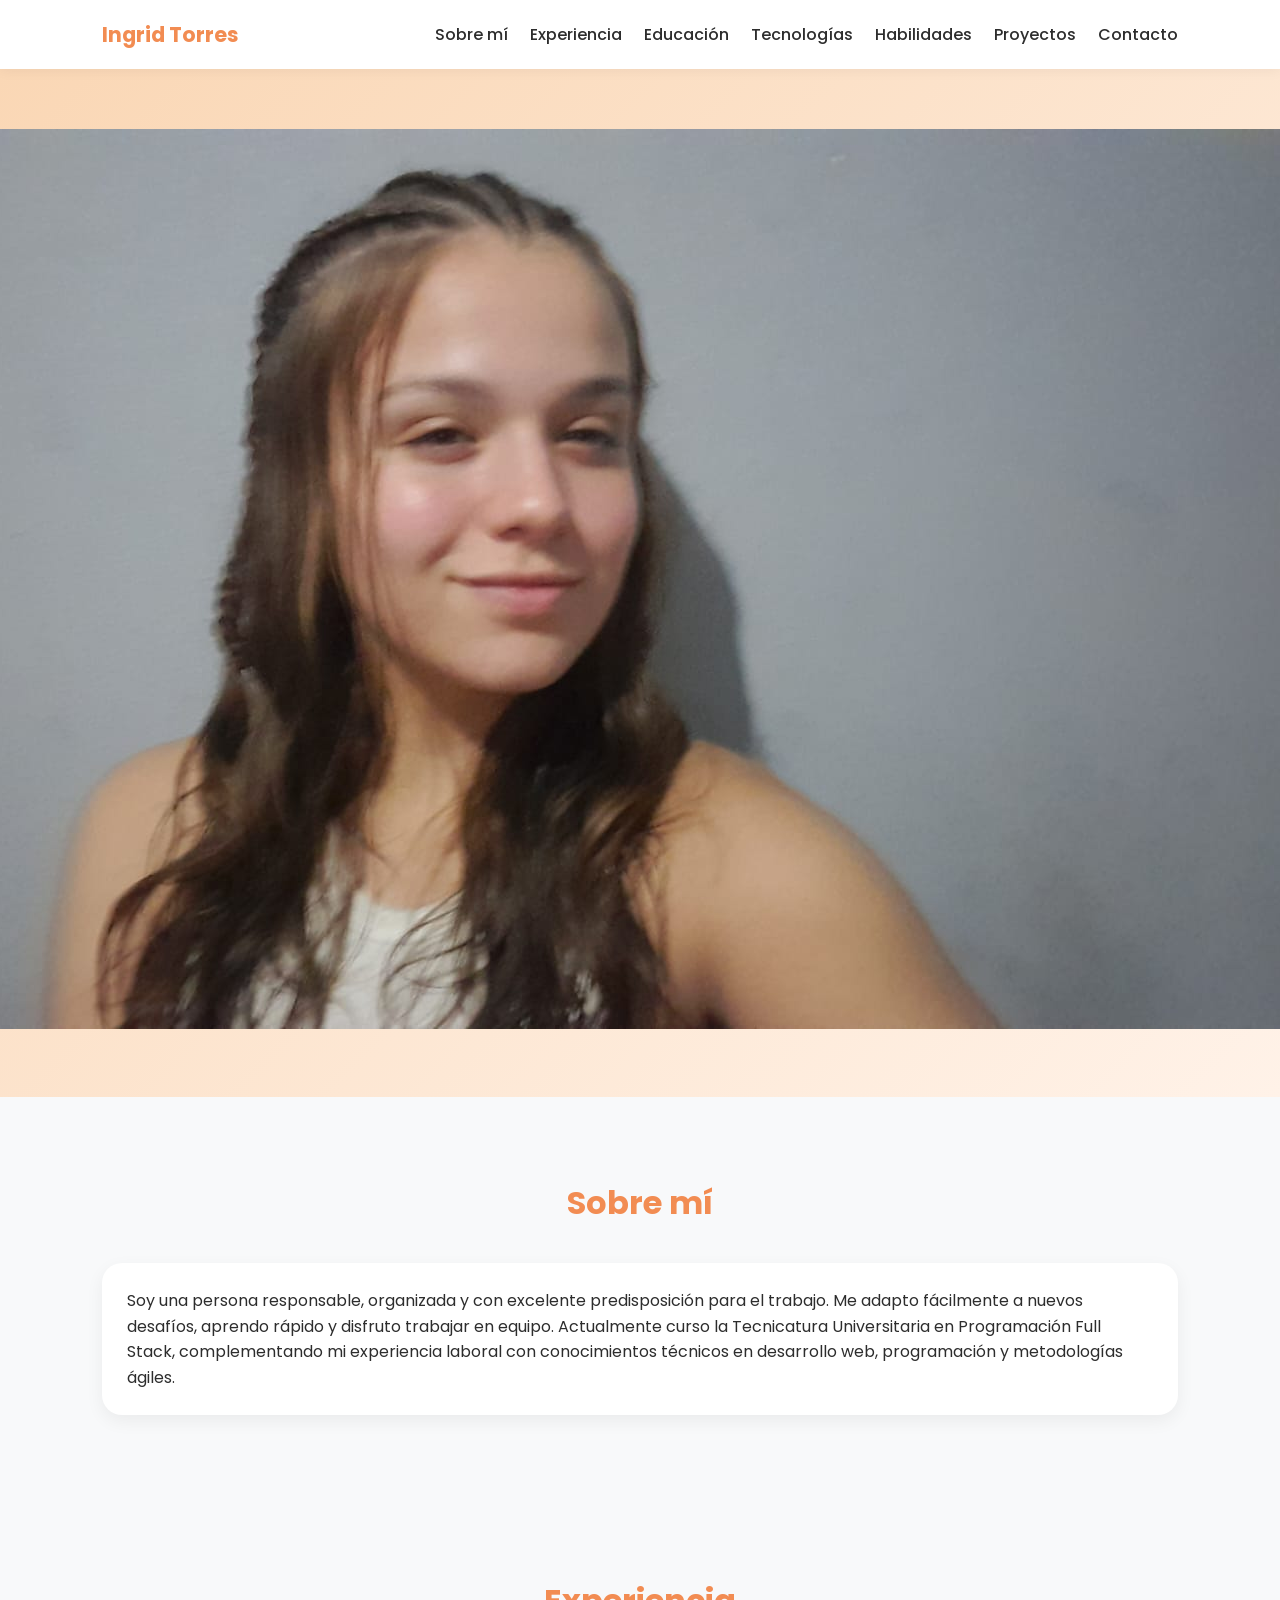
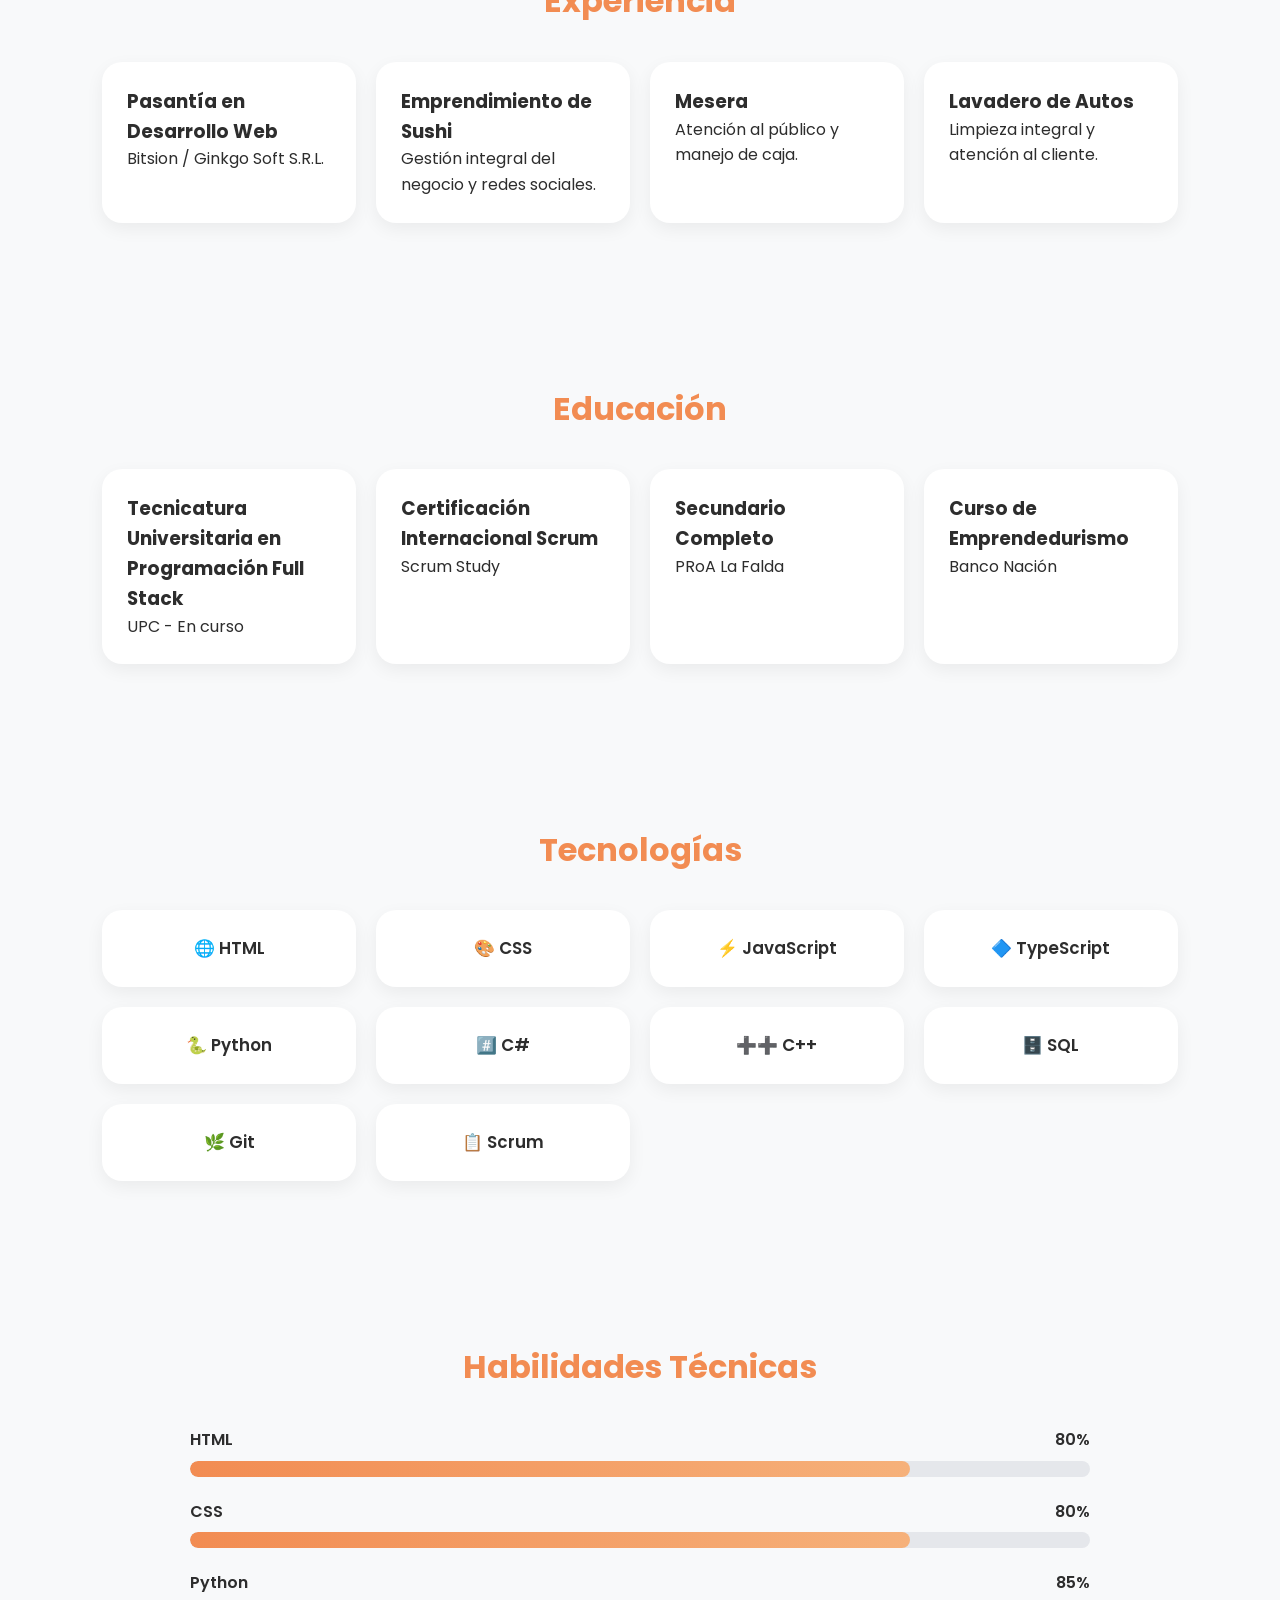
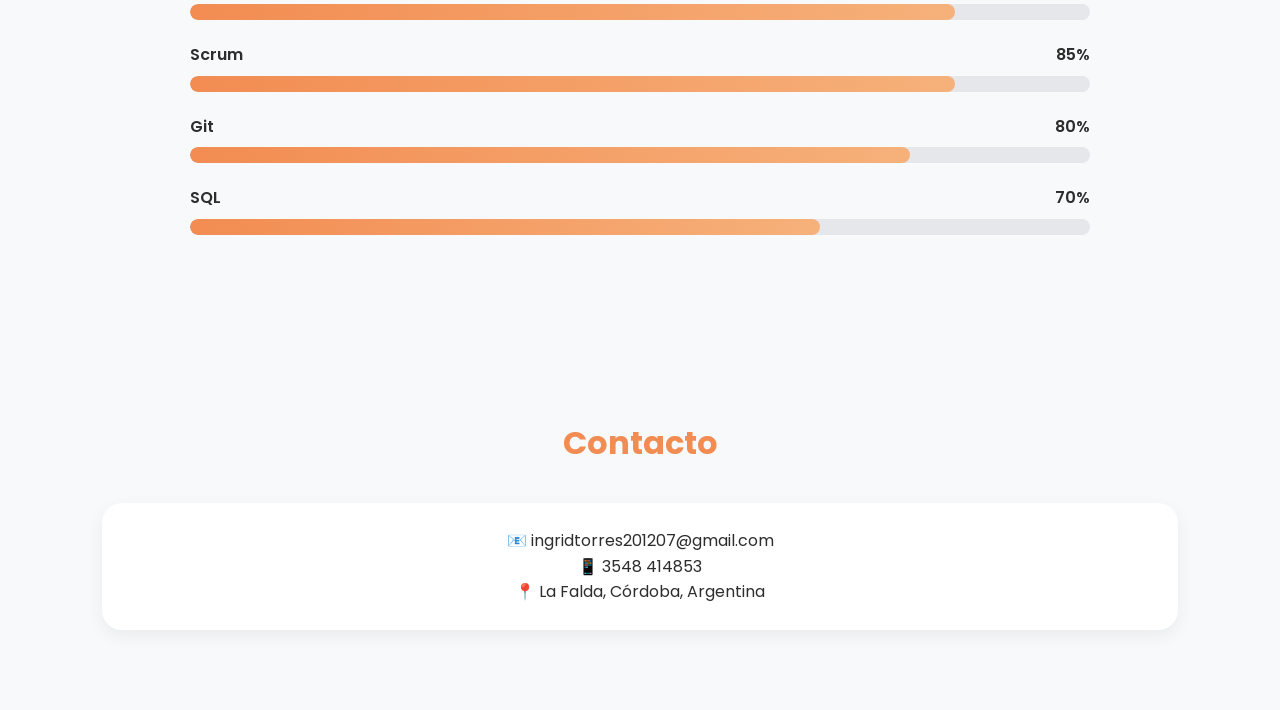
==== index.html @ a7151548 "Update foto index.html" ====
<!DOCTYPE html>
<html lang="es">

<head>
    <meta charset="UTF-8">
    <meta name="viewport" content="width=device-width, initial-scale=1.0">
    <title>Ingrid Torres | Portfolio</title>

    <link rel="stylesheet" href="style.css">

    <link rel="preconnect" href="https://fonts.googleapis.com">
    <link rel="preconnect" href="https://fonts.gstatic.com" crossorigin>
    <link href="https://fonts.googleapis.com/css2?family=Poppins:wght@300;400;500;600;700&display=swap" rel="stylesheet">
</head>
    
<body>

    <nav>
        <div class="logo">Ingrid Torres</div>

        <ul>
            <li><a href="#sobre-mi">Sobre mí</a></li>
            <li><a href="#experiencia">Experiencia</a></li>
            <li><a href="#educacion">Educación</a></li>
            <li><a href="#tecnologias">Tecnologías</a></li>
            <li><a href="#habilidades">Habilidades</a></li>
            <li><a href="proyectos.html">Proyectos</a></li>
            <li><a href="#contacto">Contacto</a></li>
        </ul>
    </nav>

    <header class="hero">

        <div class="hero-photo">
            <img src="foto-perfil.jpg" alt="Foto de Ingrid Torres" class="profile-photo">
        </div>

        <div class="hero-content">

            <h1>Ingrid Torres</h1>

            <h2>Full Stack Developer Student</h2>

            <p class="hero-badge">
                📋 Scrum Certified
            </p>

            <p class="location">
                📍 La Falda, Córdoba, Argentina
            </p>

            <p>
                Desarrolladora Full Stack en formación, apasionada por la tecnología,
                el aprendizaje continuo y la creación de soluciones digitales.
            </p>

            <div class="hero-buttons">

                <a href="https://www.linkedin.com/in/ingrid-aldana-torres-1a52b6408"
                    target="_blank" class="btn">
                    💼 LinkedIn
                </a>

                <a href="https://wa.me/543548414853"
                    target="_blank" class="btn">
                    💬 WhatsApp
                </a>

                <a href="CvIngrid.pdf"
                    download
                    class="btn">
                    📄 Descargar CV
                </a>

            </div>

        </div>

    </header>

    <section id="sobre-mi" class="reveal">
        <h2 class="section-title">Sobre mí</h2>

        <div class="card">
            <p>
                Soy una persona responsable, organizada y con excelente predisposición para el trabajo.
                Me adapto fácilmente a nuevos desafíos, aprendo rápido y disfruto trabajar en equipo.

                Actualmente curso la Tecnicatura Universitaria en Programación Full Stack,
                complementando mi experiencia laboral con conocimientos técnicos en desarrollo web,
                programación y metodologías ágiles.
            </p>
        </div>
    </section>

    <section id="experiencia" class="reveal">

        <h2 class="section-title">Experiencia</h2>

        <div class="grid">

            <div class="card">
                <h3>Pasantía en Desarrollo Web</h3>
                <p>Bitsion / Ginkgo Soft S.R.L.</p>
            </div>

            <div class="card">
                <h3>Emprendimiento de Sushi</h3>
                <p>Gestión integral del negocio y redes sociales.</p>
            </div>

            <div class="card">
                <h3>Mesera</h3>
                <p>Atención al público y manejo de caja.</p>
            </div>

            <div class="card">
                <h3>Lavadero de Autos</h3>
                <p>Limpieza integral y atención al cliente.</p>
            </div>

        </div>

    </section>

    <section id="educacion" class="reveal">

        <h2 class="section-title">Educación</h2>

        <div class="grid">

            <div class="card">
                <h3>Tecnicatura Universitaria en Programación Full Stack</h3>
                <p>UPC - En curso</p>
            </div>

            <div class="card">
                <h3>Certificación Internacional Scrum</h3>
                <p>Scrum Study</p>
            </div>

            <div class="card">
                <h3>Secundario Completo</h3>
                <p>PRoA La Falda</p>
            </div>

            <div class="card">
                <h3>Curso de Emprendedurismo</h3>
                <p>Banco Nación</p>
            </div>

        </div>

    </section>

    <section id="tecnologias" class="reveal">

        <h2 class="section-title">Tecnologías</h2>

        <div class="grid">

            <div class="card">🌐 HTML</div>
            <div class="card">🎨 CSS</div>
            <div class="card">⚡ JavaScript</div>
            <div class="card">🔷 TypeScript</div>
            <div class="card">🐍 Python</div>
            <div class="card">#️⃣ C#</div>
            <div class="card">➕➕ C++</div>
            <div class="card">🗄️ SQL</div>
            <div class="card">🌿 Git</div>
            <div class="card">📋 Scrum</div>

        </div>

    </section>

    <section id="habilidades" class="reveal">

        <h2 class="section-title">Habilidades Técnicas</h2>

        <div class="skills">

            <div class="skill">
                <div class="skill-header">
                    <span>HTML</span>
                    <span>80%</span>
                </div>
                <div class="bar"><div style="width:80%"></div></div>
            </div>

            <div class="skill">
                <div class="skill-header">
                    <span>CSS</span>
                    <span>80%</span>
                </div>
                <div class="bar"><div style="width:80%"></div></div>
            </div>

            <div class="skill">
                <div class="skill-header">
                    <span>Python</span>
                    <span>85%</span>
                </div>
                <div class="bar"><div style="width:85%"></div></div>
            </div>

            <div class="skill">
                <div class="skill-header">
                    <span>Scrum</span>
                    <span>85%</span>
                </div>
                <div class="bar"><div style="width:85%"></div></div>
            </div>

            <div class="skill">
                <div class="skill-header">
                    <span>Git</span>
                    <span>80%</span>
                </div>
                <div class="bar"><div style="width:80%"></div></div>
            </div>

            <div class="skill">
                <div class="skill-header">
                    <span>SQL</span>
                    <span>70%</span>
                </div>
                <div class="bar"><div style="width:70%"></div></div>
            </div>

        </div>

    </section>

    <section id="contacto" class="reveal">

        <h2 class="section-title">Contacto</h2>

        <div class="card">

            <p>📧 ingridtorres201207@gmail.com</p>
            <p>📱 3548 414853</p>
            <p>📍 La Falda, Córdoba, Argentina</p>

        </div>

    </section>

<script>
const reveals = document.querySelectorAll(".reveal");

window.addEventListener("scroll", () => {

    reveals.forEach(element => {

        const top = element.getBoundingClientRect().top;

        if(top < window.innerHeight - 100){
            element.classList.add("active");
        }

    });

});
</script>
    

</body>
</html>
---- style.css ----
:root{
    --primary:#F28C52;
    --secondary:#F6B17A;
    --light:#FAD7B5;
    --background:#F8F9FA;
    --card:#FFFFFF;
    --text:#2D2D2D;
    --muted:#6B7280;
}

*{
    margin:0;
    padding:0;
    box-sizing:border-box;
}

html{
    scroll-behavior:smooth;
}

body{
    font-family:'Poppins',sans-serif;
    background:var(--background);
    color:var(--text);
    line-height:1.6;
}

/* NAV */

nav{
    position:sticky;
    top:0;
    z-index:1000;

    display:flex;
    justify-content:space-between;
    align-items:center;

    padding:18px 8%;

    background:rgba(255,255,255,.95);
    backdrop-filter:blur(10px);

    box-shadow:0 2px 12px rgba(0,0,0,.05);
}

.logo{
    color:var(--primary);
    font-weight:700;
    font-size:1.3rem;
}

nav ul{
    display:flex;
    gap:22px;
    list-style:none;
}

nav a{
    text-decoration:none;
    color:var(--text);
    transition:.3s;
    font-weight:500;
}

nav a:hover{
    color:var(--primary);
}

/* HERO */

.hero{
    min-height:80vh;

    display:flex;
    align-items:center;
    justify-content:center;
    gap:60px;

    padding:60px 8%;

    background:linear-gradient(
        135deg,
        #FAD7B5,
        #FFF2E8
    );
}

.hero-photo{
    flex-shrink:0;
}

.photo-placeholder{
    width:220px;
    height:220px;

    border-radius:50%;

    background:white;

    display:flex;
    align-items:center;
    justify-content:center;

    font-size:4rem;

    box-shadow:0 10px 25px rgba(0,0,0,.08);

    border:5px solid var(--secondary);
}

.hero-content{
    max-width:700px;
}

.hero h1{
    font-size:4rem;
    line-height:1.1;
}

.hero h2{
    margin-top:10px;
    font-weight:500;
    color:#444;
}

.hero-badge{
    margin-top:15px;
    font-weight:600;
}

.location{
    margin-top:8px;
    color:var(--muted);
}

.hero-buttons{
    margin-top:30px;

    display:flex;
    gap:15px;
    flex-wrap:wrap;
}

.btn{
    text-decoration:none;

    background:var(--primary);
    color:white;

    padding:12px 22px;

    border-radius:50px;

    transition:.3s;

    font-weight:600;
}

.btn:hover{
    transform:translateY(-3px);
    box-shadow:0 8px 20px rgba(242,140,82,.3);
}

/* SECCIONES */

section{
    padding:80px 8%;
}

.section-title{
    text-align:center;
    margin-bottom:35px;

    color:var(--primary);

    font-size:2rem;
}

/* CARDS */

.card{
    background:var(--card);

    padding:25px;

    border-radius:20px;

    box-shadow:0 6px 18px rgba(0,0,0,.06);

    transition:.3s;
}

.card:hover{
    transform:translateY(-8px);
    box-shadow:0 12px 28px rgba(0,0,0,.1);
}

/* GRID */

.grid{
    display:grid;
    grid-template-columns:repeat(auto-fit,minmax(220px,1fr));
    gap:20px;
}

/* TECNOLOGÍAS */

#tecnologias .card{
    text-align:center;
    font-weight:600;
    font-size:1.05rem;
}

/* SKILLS */

.skills{
    max-width:900px;
    margin:auto;
}

.skill{
    margin-bottom:22px;
}

.skill-header{
    display:flex;
    justify-content:space-between;

    margin-bottom:8px;

    font-weight:600;
}

.bar{
    height:16px;
    background:#E5E7EB;
    border-radius:30px;
    overflow:hidden;
}

.bar div{
    height:100%;

    background:linear-gradient(
        90deg,
        var(--primary),
        var(--secondary)
    );

    border-radius:30px;
}

/* CONTACTO */

#contacto .card{
    text-align:center;
}

/* ANIMACIÓN SCROLL */

.reveal{
    opacity:1;
    transform:translateY(0);
    transition:all .8s ease;
}

.reveal.active{
    opacity:1;
    transform:translateY(0);
}

/* RESPONSIVE */

@media(max-width:900px){

    .hero{
        flex-direction:column;
        text-align:center;
    }

    .hero h1{
        font-size:3rem;
    }

}

@media(max-width:768px){

    nav{
        flex-direction:column;
        gap:15px;
    }

    nav ul{
        flex-wrap:wrap;
        justify-content:center;
    }

    .photo-placeholder{
        width:180px;
        height:180px;
    }

}
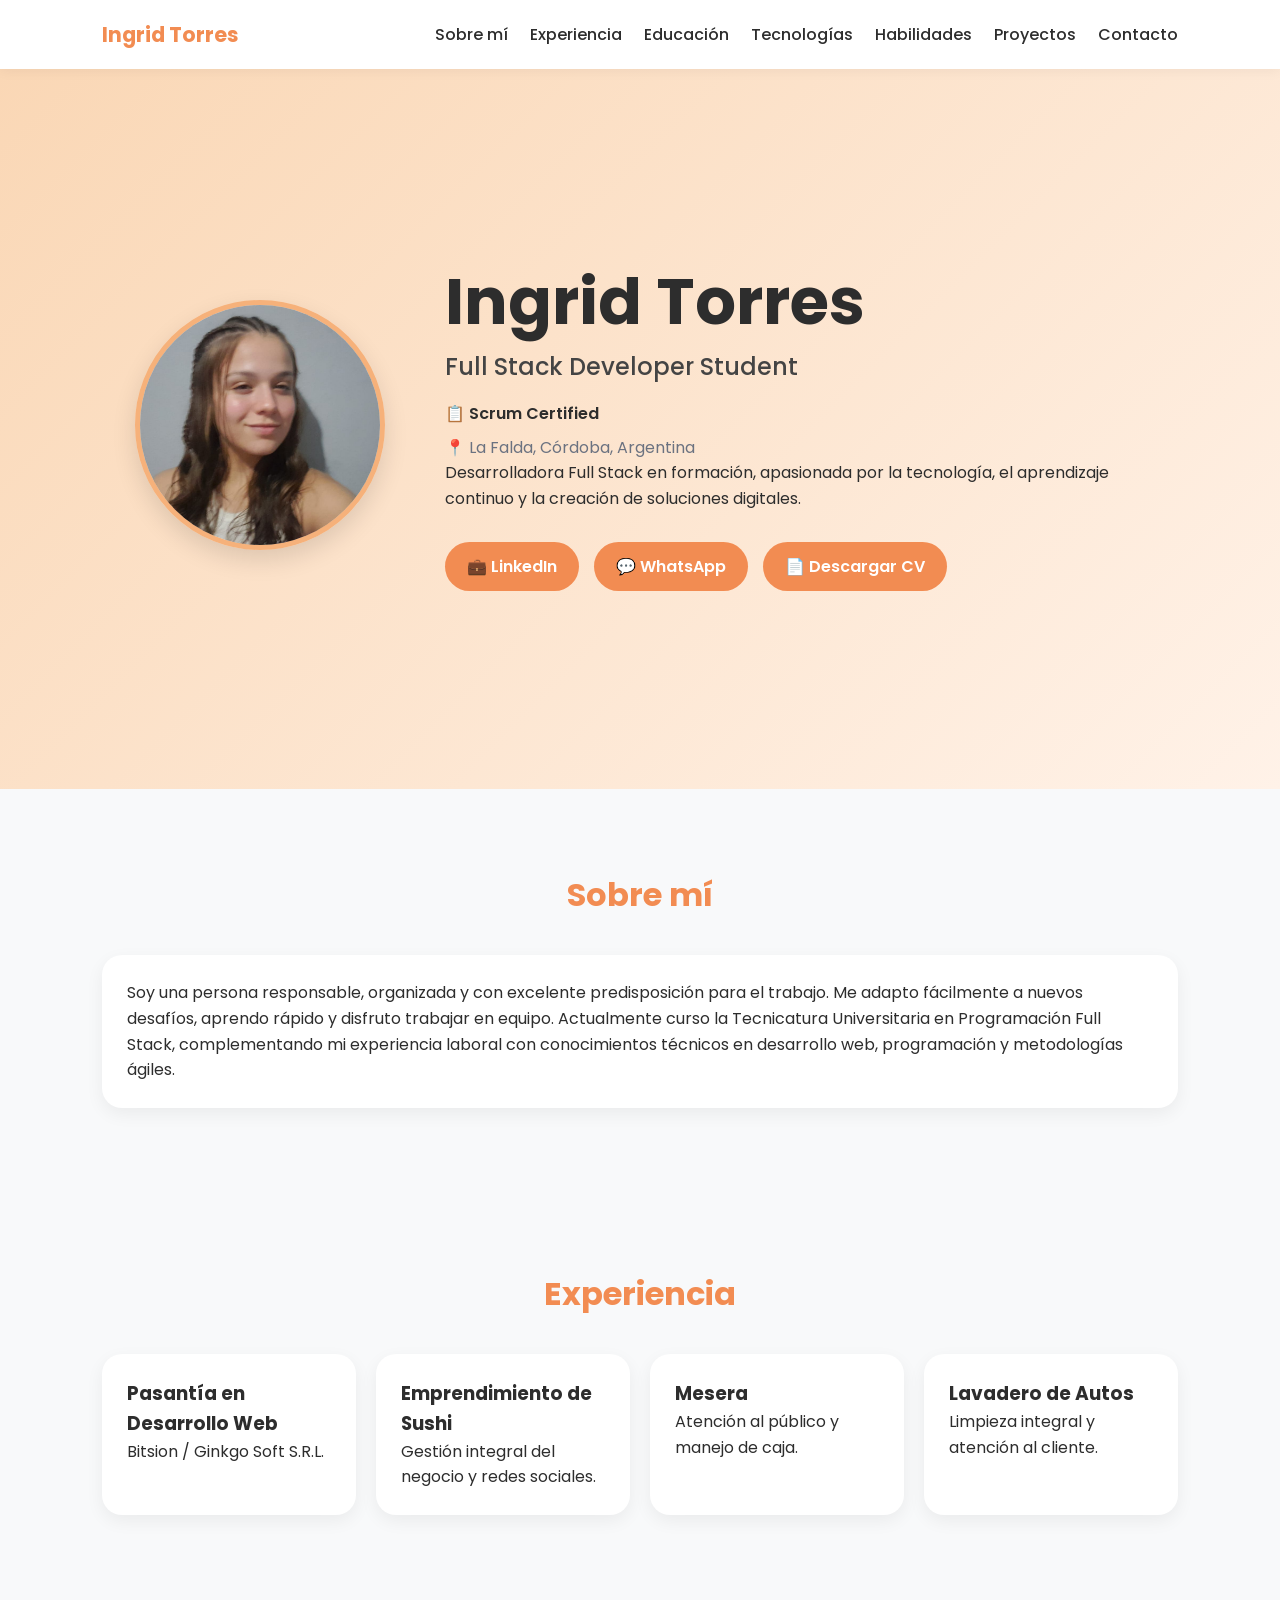
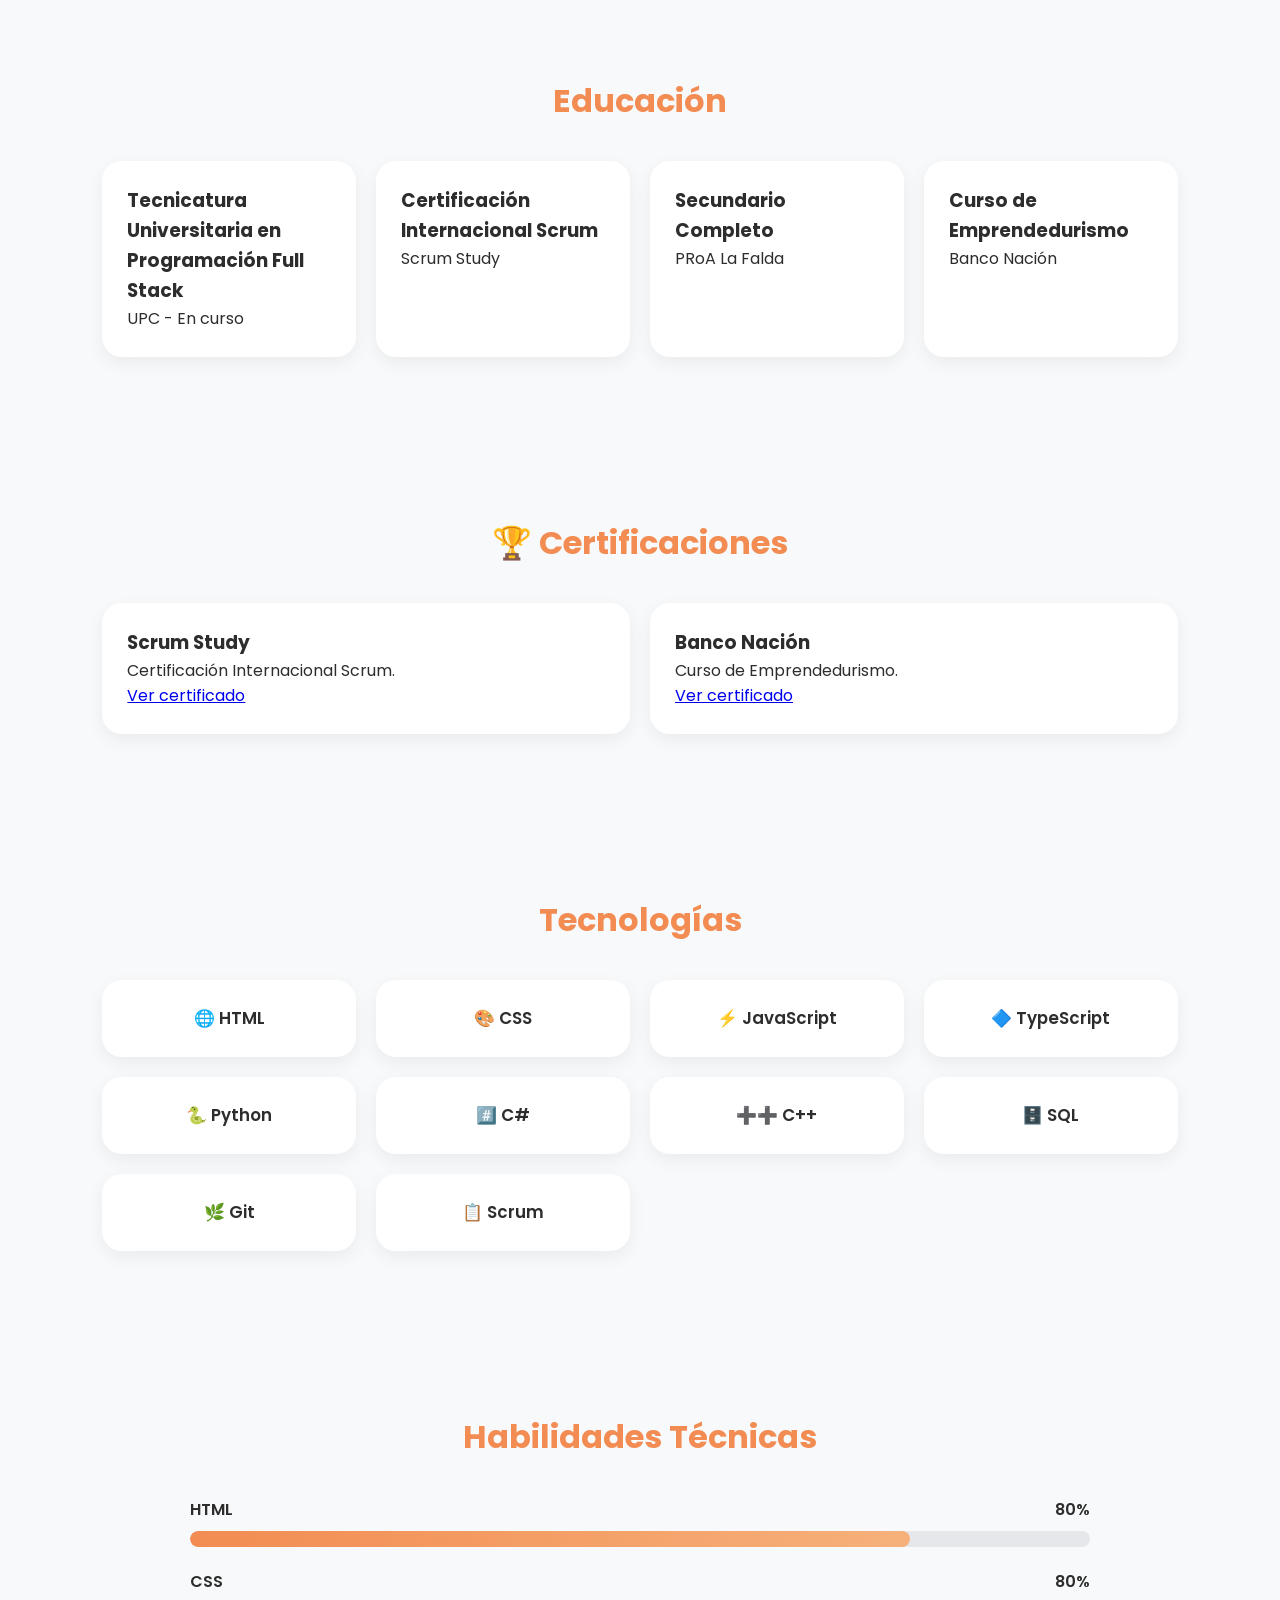
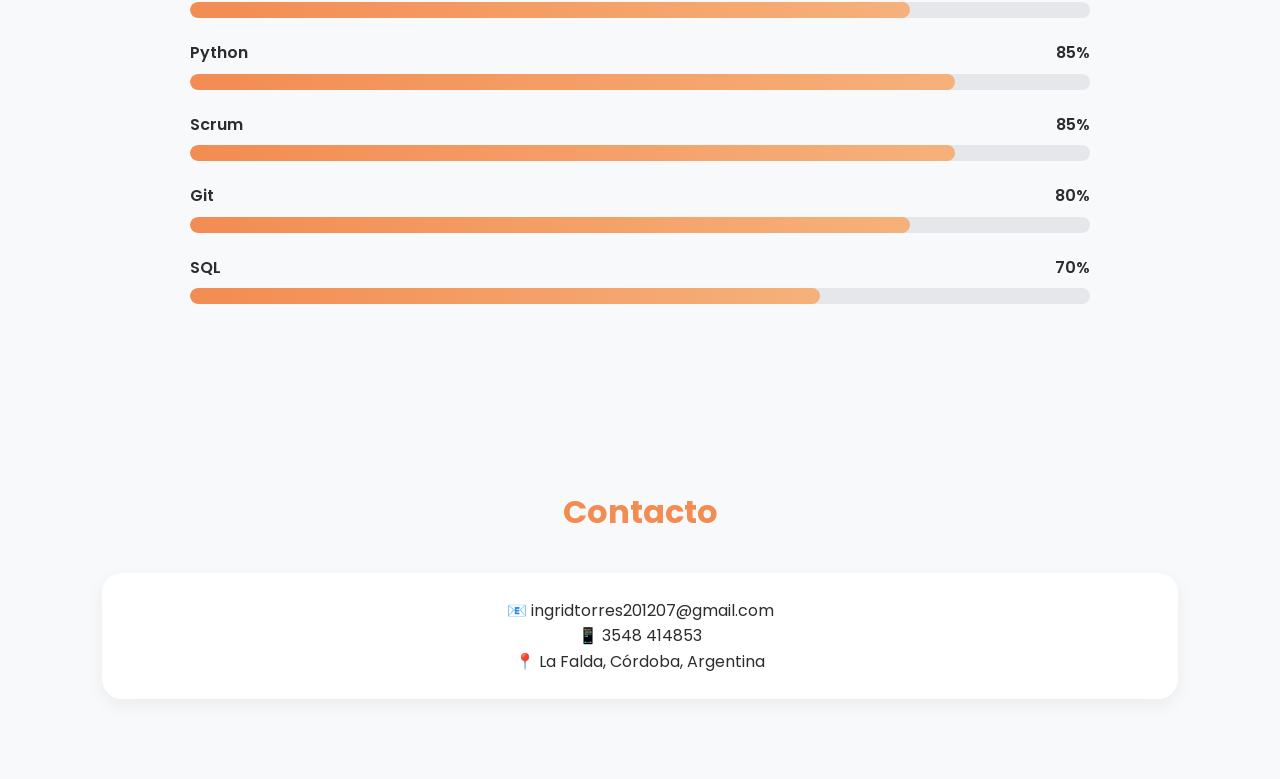
==== commit b033f60a: "Update certificaciones index.html" ====
--- a/index.html
+++ b/index.html
@@ -153,6 +153,38 @@
 
     </section>
 
+    <section id="certificaciones">
+
+        <h2 class="section-title">🏆 Certificaciones</h2>
+    
+        <div class="grid">
+    
+            <div class="card">
+                <h3>Scrum Study</h3>
+                <p>Certificación Internacional Scrum.</p>
+    
+                <a href="Scrum.pdf"
+                   target="_blank"
+                   class="cert-btn">
+                   Ver certificado
+                </a>
+            </div>
+    
+            <div class="card">
+                <h3>Banco Nación</h3>
+                <p>Curso de Emprendedurismo.</p>
+    
+                <a href="Emprendedurismo.pdf"
+                   target="_blank"
+                   class="cert-btn">
+                   Ver certificado
+                </a>
+            </div>
+    
+        </div>
+    
+    </section>
+
     <section id="tecnologias" class="reveal">
 
         <h2 class="section-title">Tecnologías</h2>
--- a/style.css
+++ b/style.css
@@ -90,23 +90,23 @@
     flex-shrink:0;
 }
 
-.photo-placeholder{
-    width:220px;
-    height:220px;
+.profile-photo{
+    width:250px;
+    height:250px;
+
+    object-fit:cover;
 
     border-radius:50%;
 
-    background:white;
-
-    display:flex;
-    align-items:center;
-    justify-content:center;
-
-    font-size:4rem;
-
-    box-shadow:0 10px 25px rgba(0,0,0,.08);
-
     border:5px solid var(--secondary);
+
+    box-shadow:0 10px 25px rgba(0,0,0,.12);
+    
+    transition:.3s ease;
+}
+
+.profile-photo:hover{
+    transform:scale(1.03);
 }
 
 .hero-content{
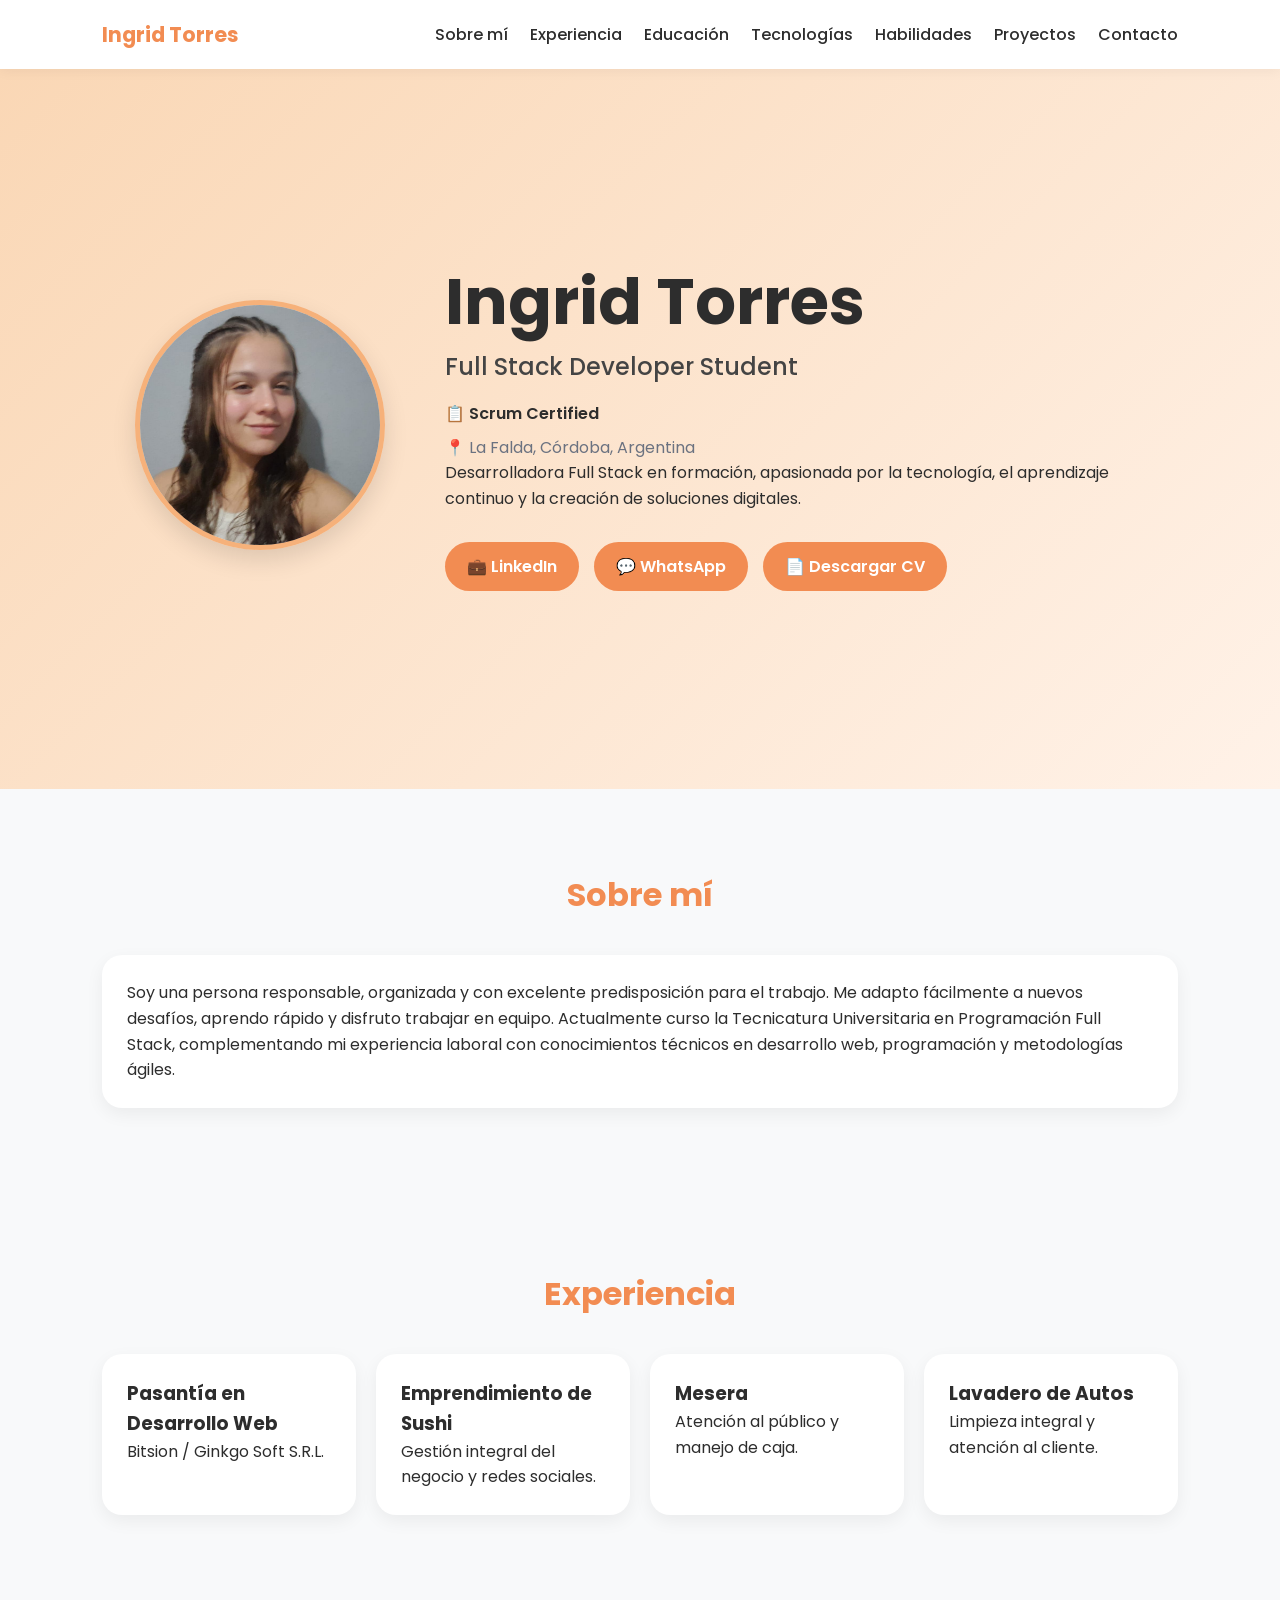
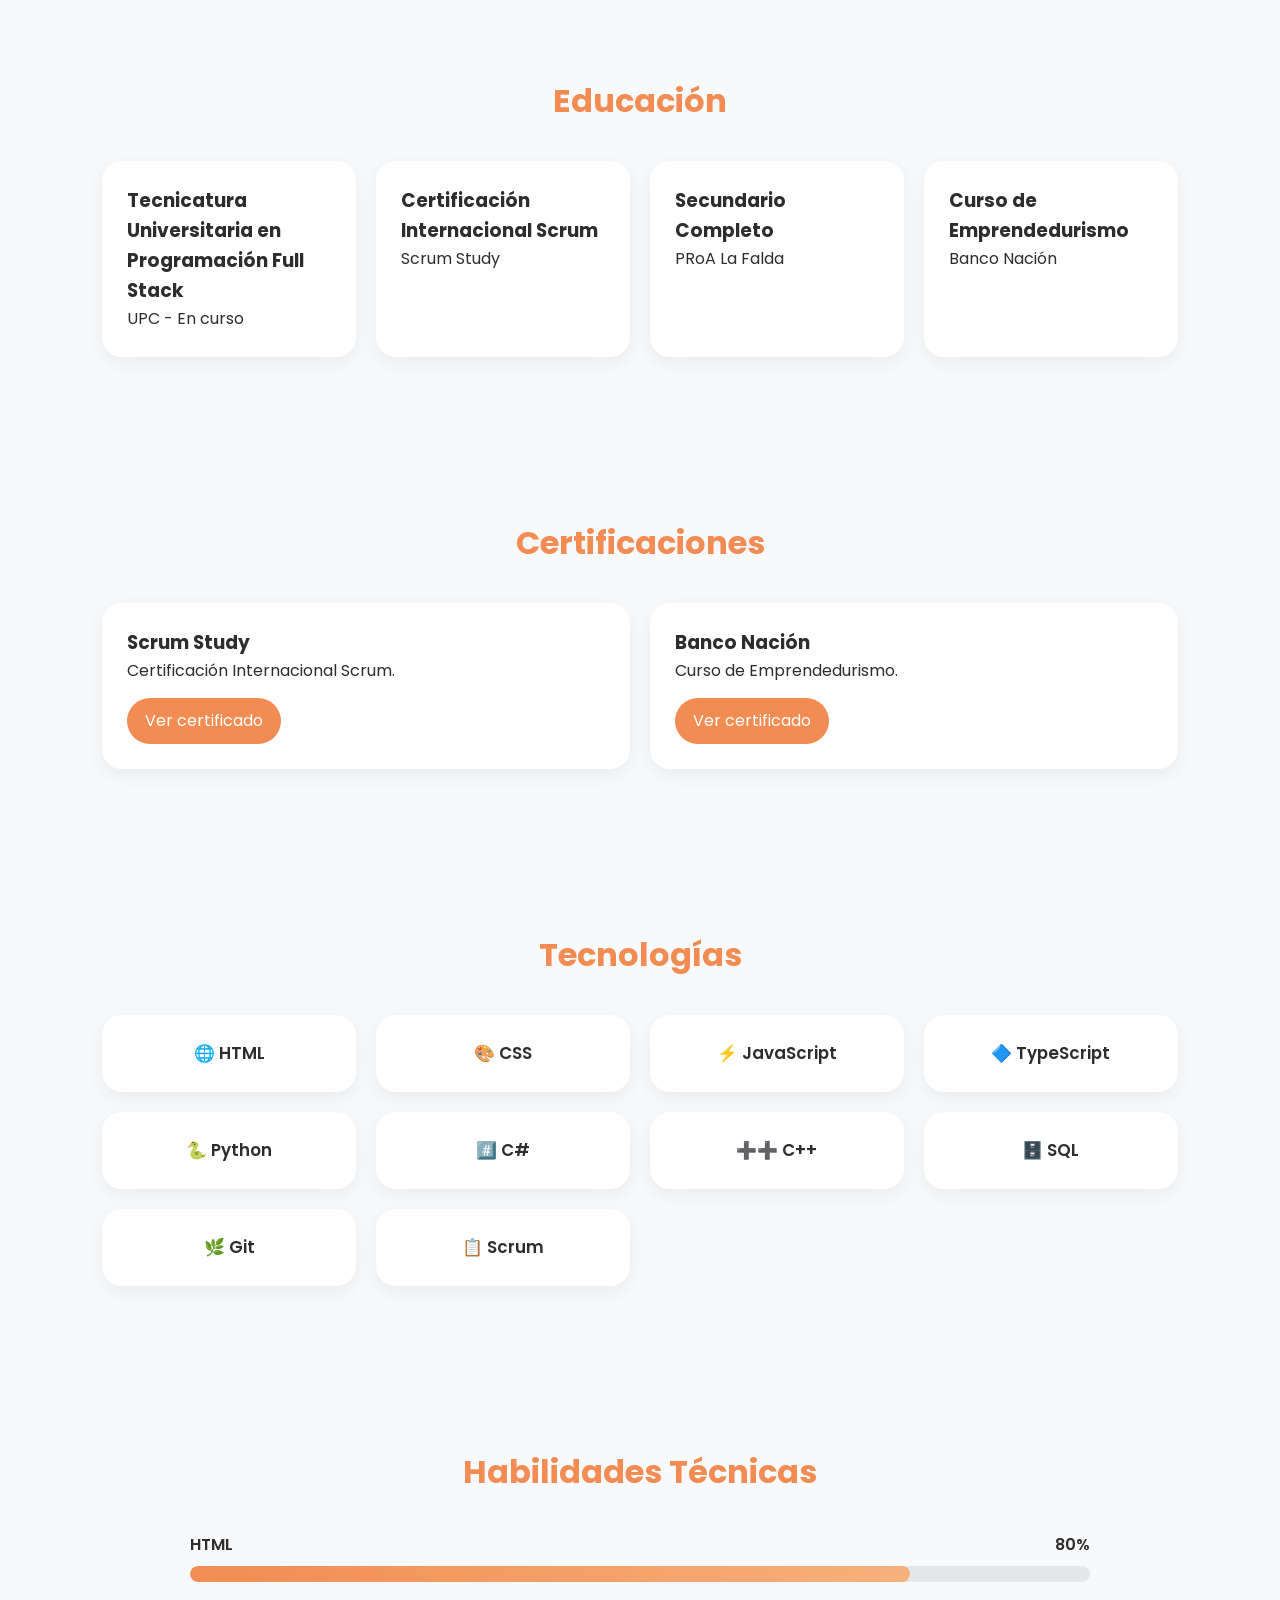
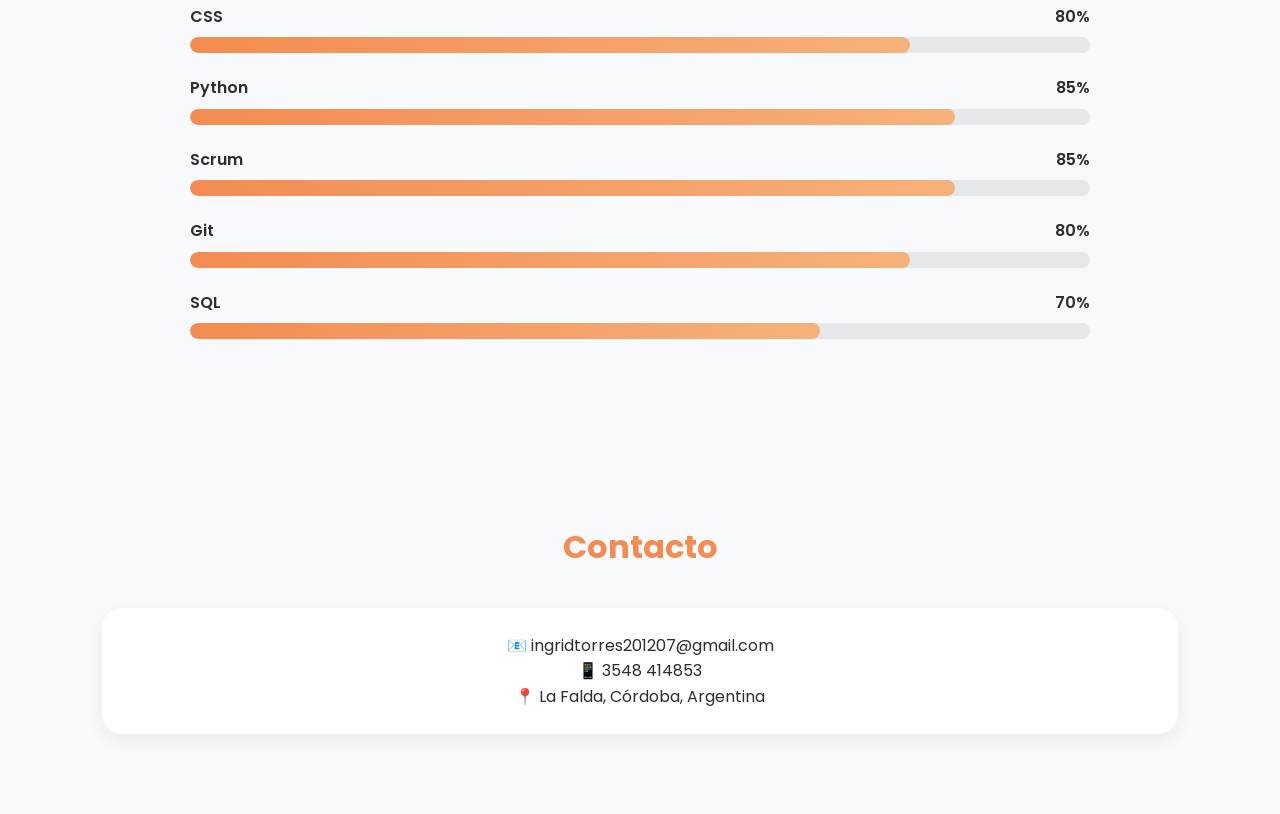
==== commit 85bf921a: "Update index.html" ====
--- a/index.html
+++ b/index.html
@@ -155,7 +155,7 @@
 
     <section id="certificaciones">
 
-        <h2 class="section-title">🏆 Certificaciones</h2>
+        <h2 class="section-title">Certificaciones</h2>
     
         <div class="grid">
     
--- a/style.css
+++ b/style.css
@@ -303,3 +303,31 @@
     }
 
 }
+
+/* CERTIFICACIONES */
+
+.cert-btn{
+
+    display:inline-block;
+
+    margin-top:15px;
+
+    text-decoration:none;
+
+    background:var(--primary);
+
+    color:white;
+
+    padding:10px 18px;
+
+    border-radius:30px;
+
+    transition:.3s;
+}
+
+.cert-btn:hover{
+
+    transform:translateY(-2px);
+
+    box-shadow:0 6px 15px rgba(242,140,82,.3);
+}
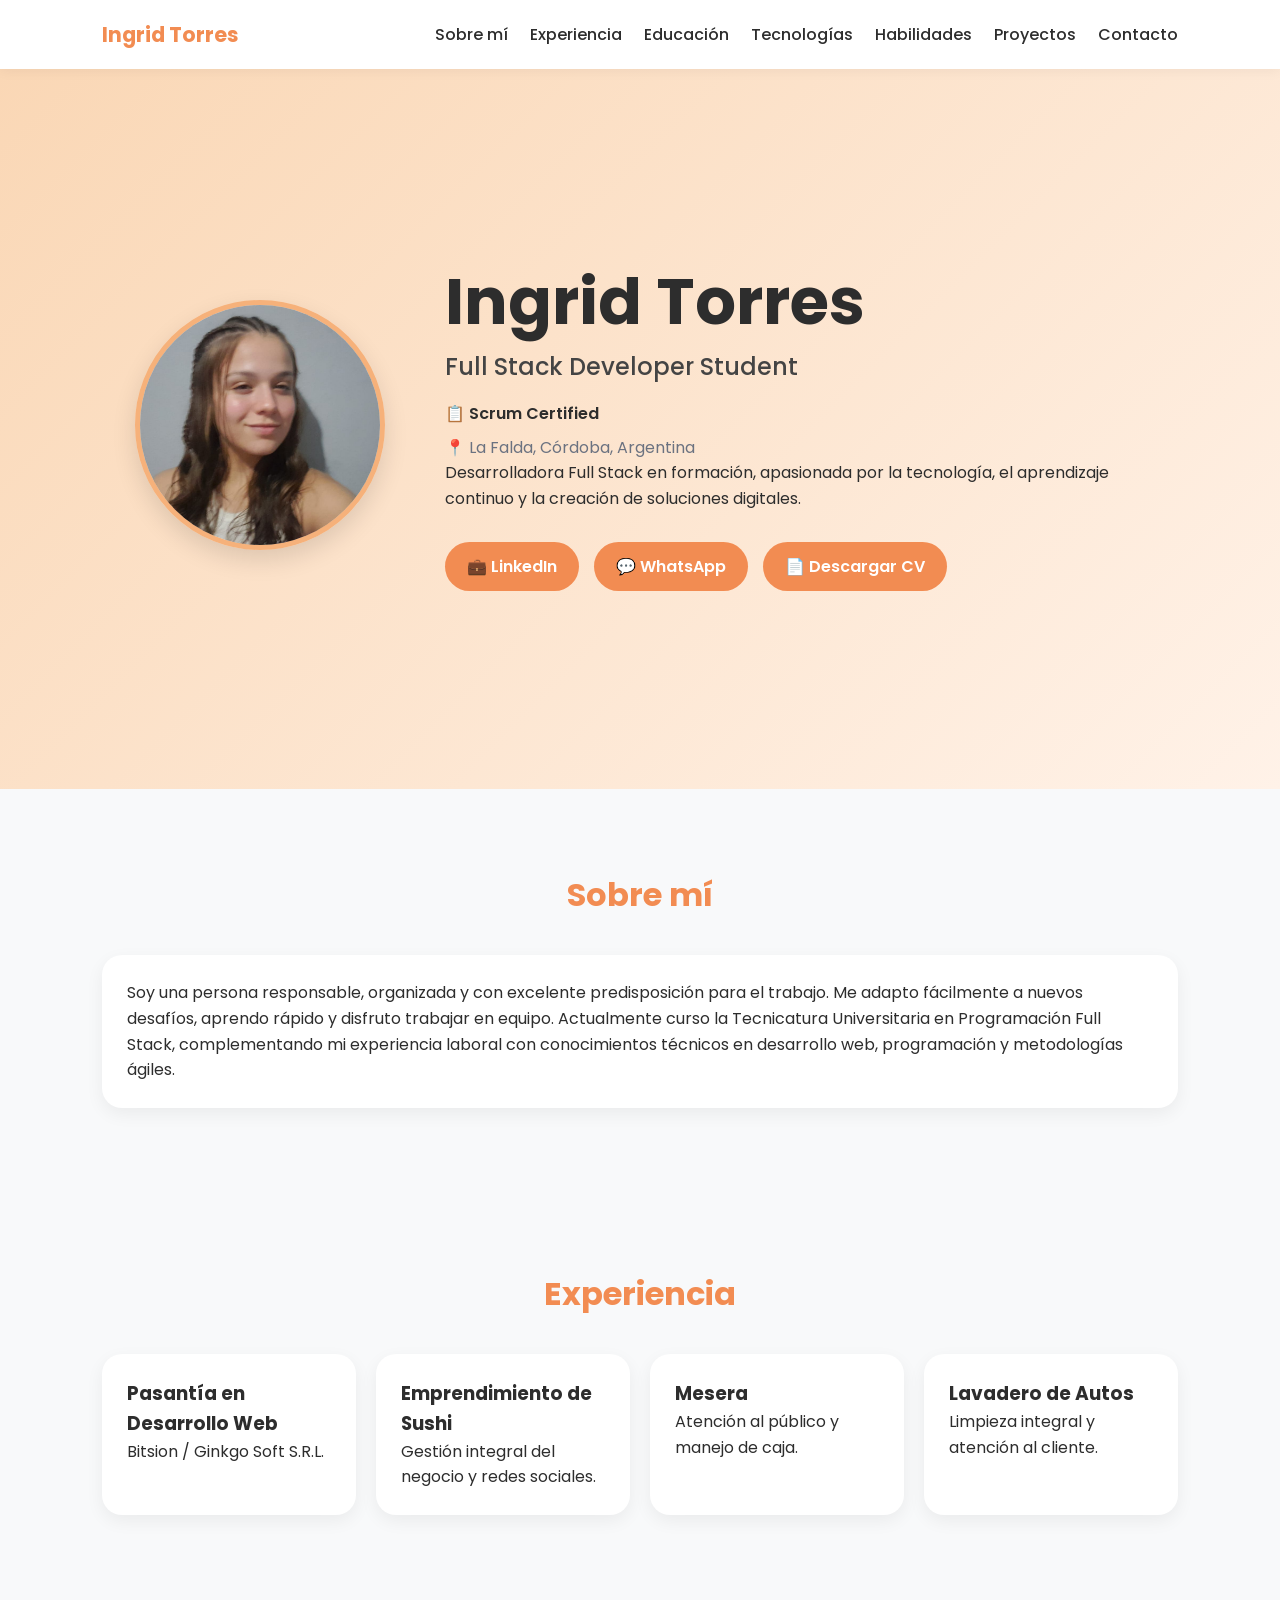
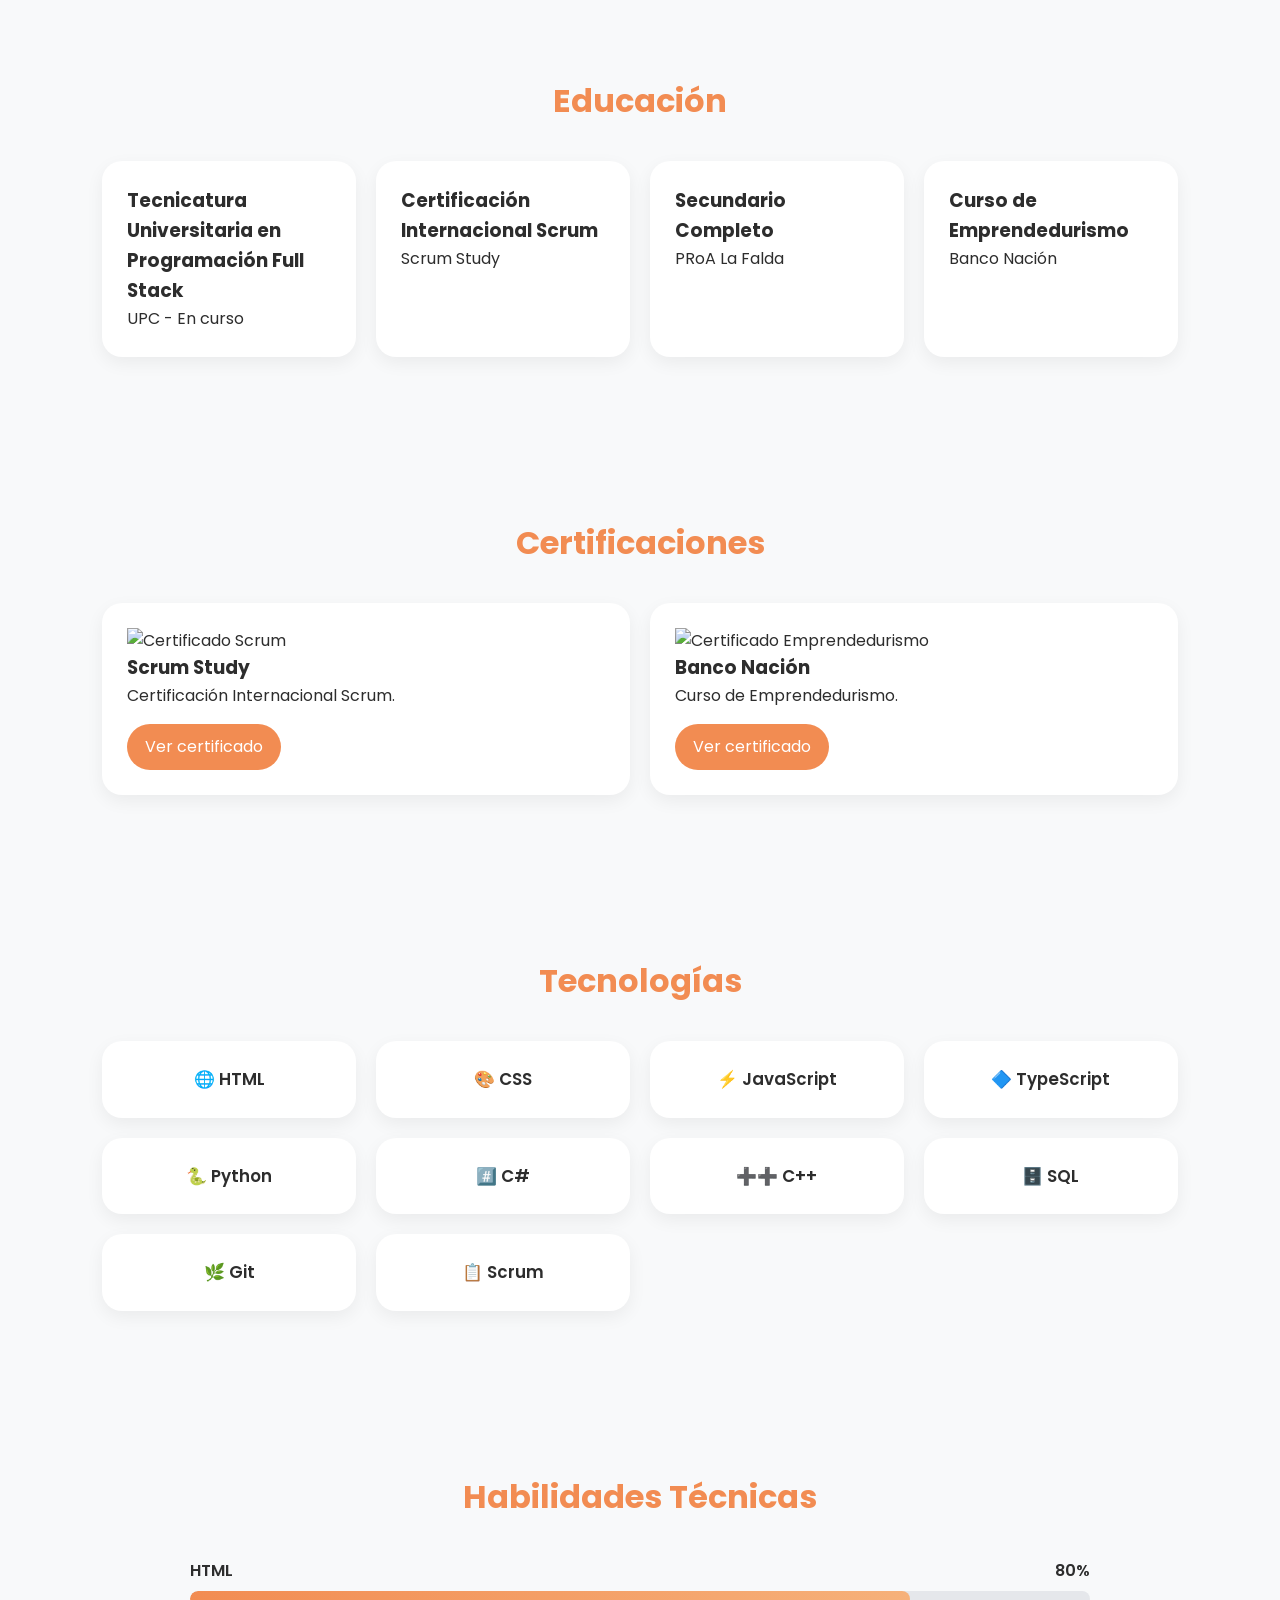
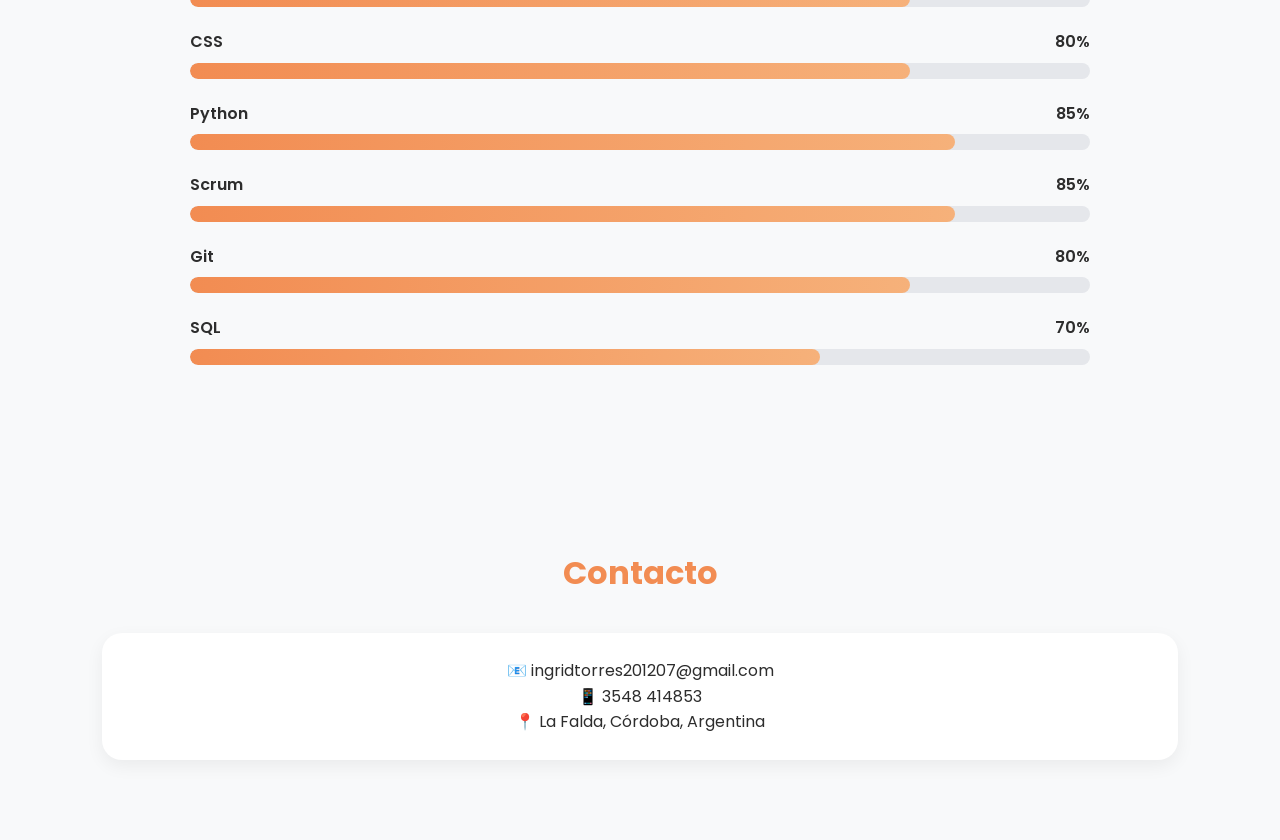
==== commit e79efe23: "Update preview certificados index.html" ====
--- a/index.html
+++ b/index.html
@@ -160,6 +160,11 @@
         <div class="grid">
     
             <div class="card">
+                
+                <img src="scrum-preview.jpg"
+                 alt="Certificado Scrum"
+                 class="cert-image">
+                
                 <h3>Scrum Study</h3>
                 <p>Certificación Internacional Scrum.</p>
     
@@ -171,6 +176,11 @@
             </div>
     
             <div class="card">
+
+                <img src="emprendedurismo-preview.jpg"
+                 alt="Certificado Emprendedurismo"
+                 class="cert-image">
+                
                 <h3>Banco Nación</h3>
                 <p>Curso de Emprendedurismo.</p>
     
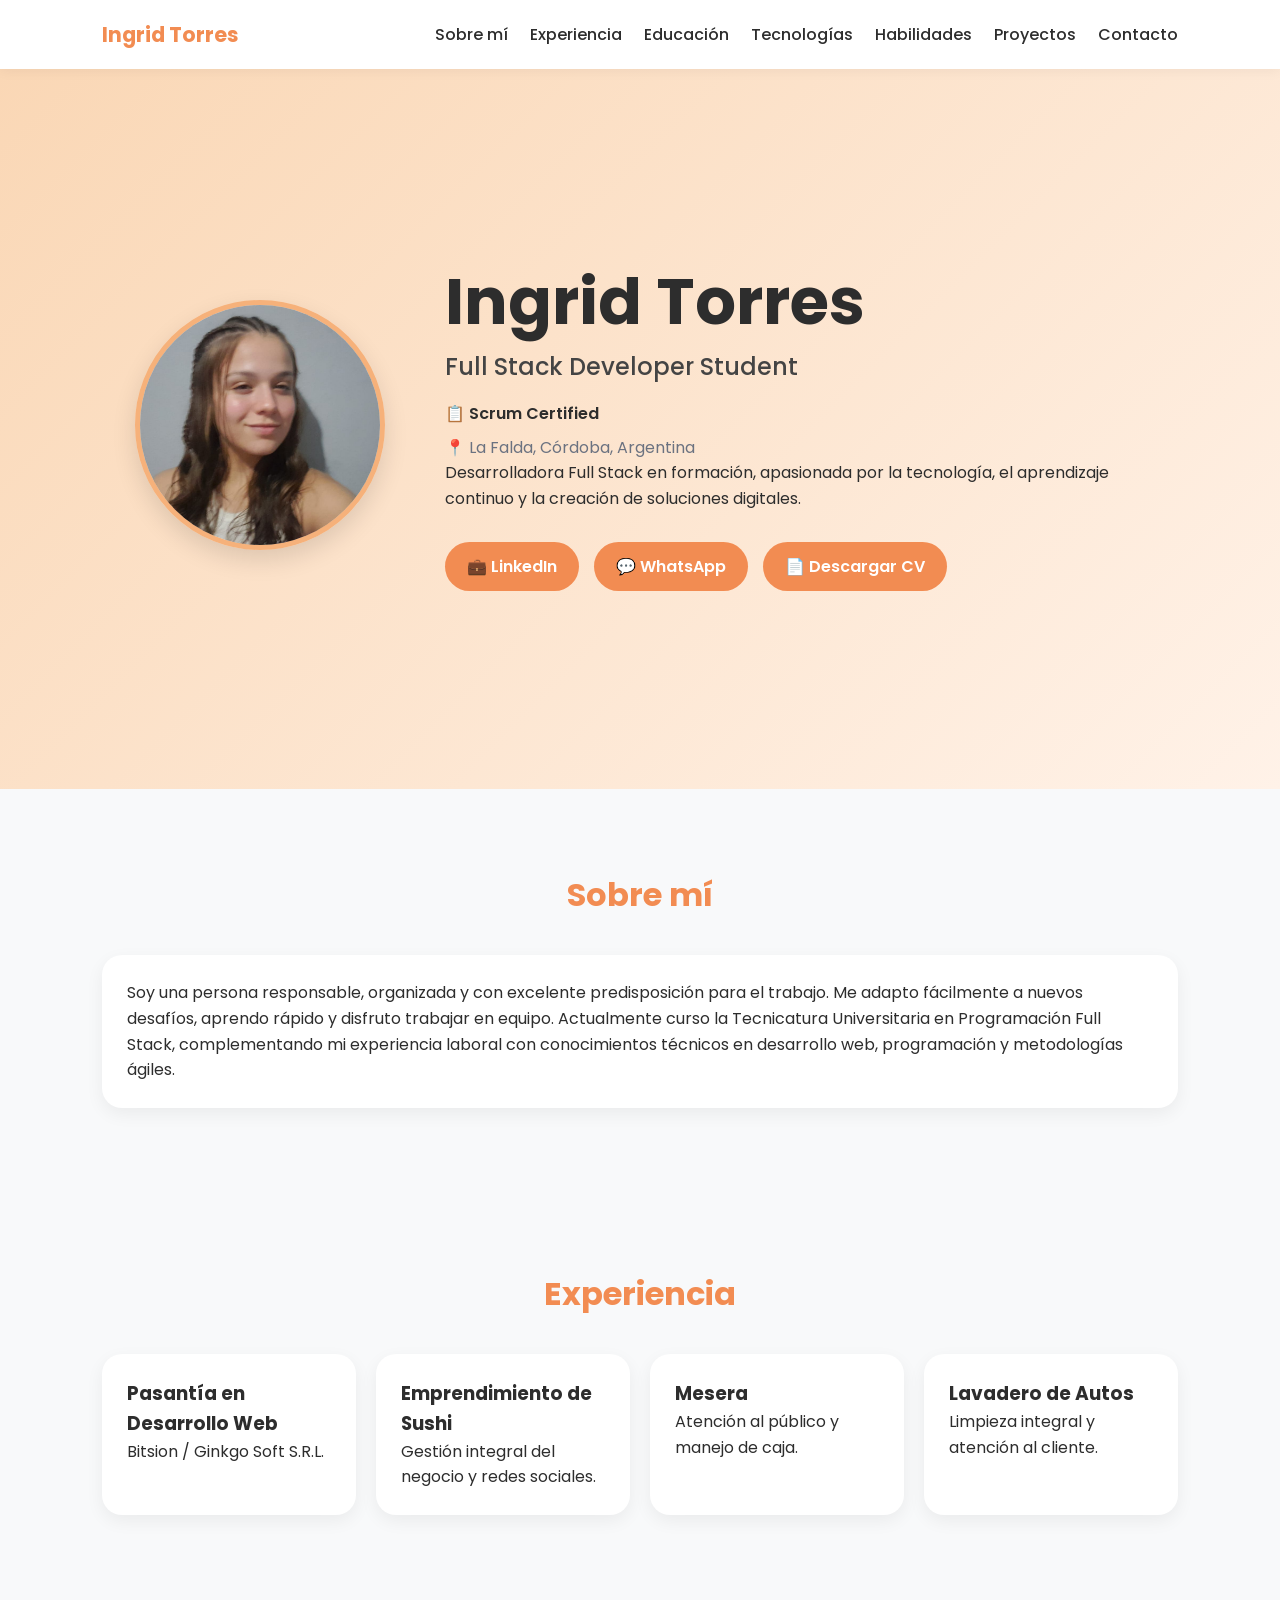
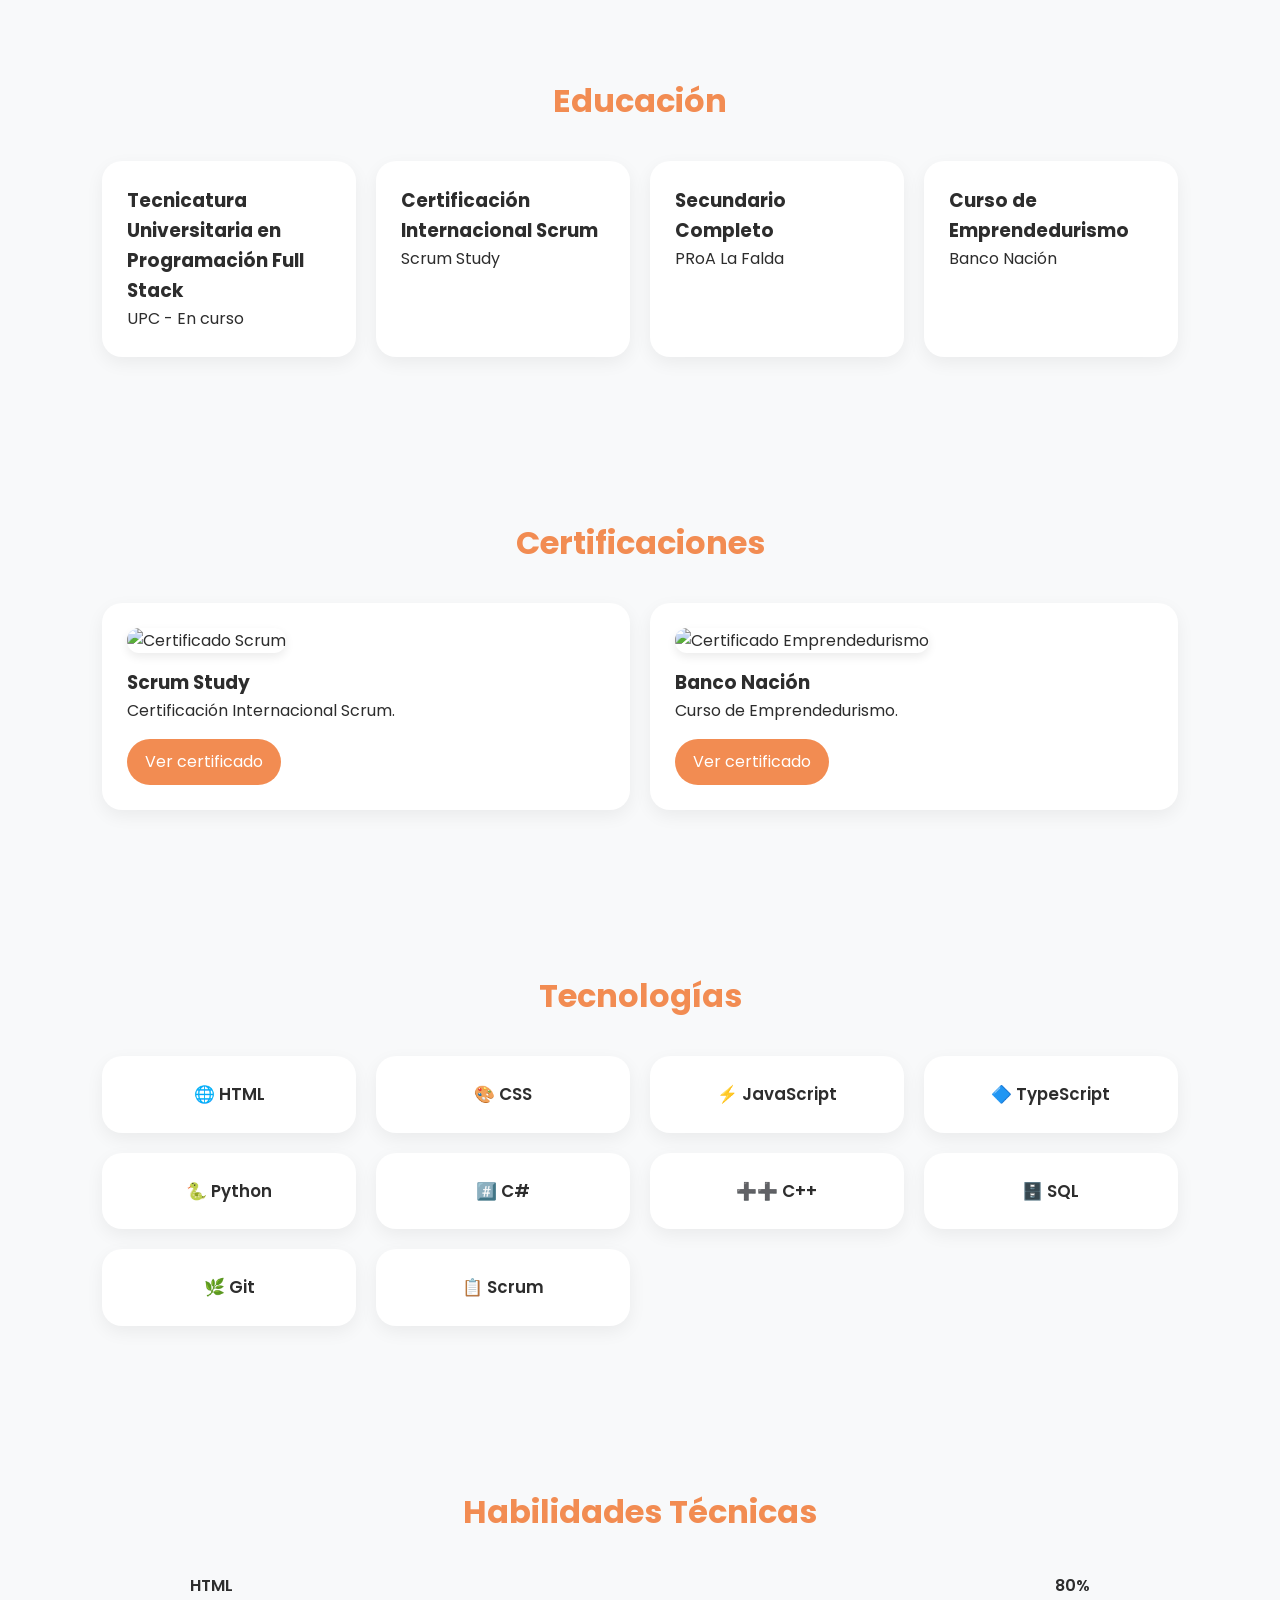
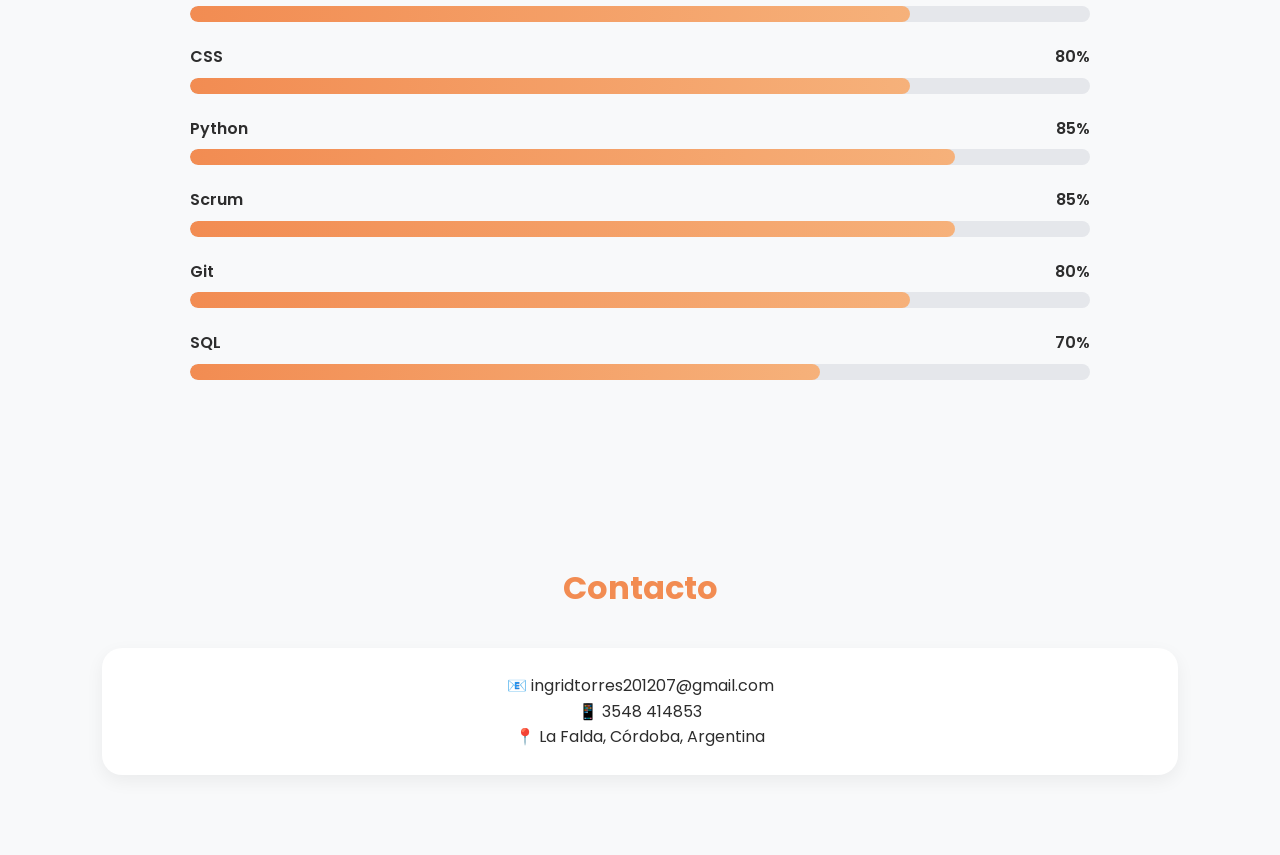
==== commit 6b654728: "Update error imagenes index.html" ====
--- a/index.html
+++ b/index.html
@@ -161,7 +161,7 @@
     
             <div class="card">
                 
-                <img src="scrum-preview.jpg"
+                <img src="scrum-previewJPG"
                  alt="Certificado Scrum"
                  class="cert-image">
                 
@@ -177,7 +177,7 @@
     
             <div class="card">
 
-                <img src="emprendedurismo-preview.jpg"
+                <img src="emprendedurismo-previewJPG"
                  alt="Certificado Emprendedurismo"
                  class="cert-image">
                 
--- a/style.css
+++ b/style.css
@@ -331,3 +331,18 @@
 
     box-shadow:0 6px 15px rgba(242,140,82,.3);
 }
+
+.cert-image{
+
+    width:100%;
+
+    height:220px;
+
+    object-fit:cover;
+
+    border-radius:12px;
+
+    margin-bottom:15px;
+
+    box-shadow:0 4px 10px rgba(0,0,0,.08);
+}
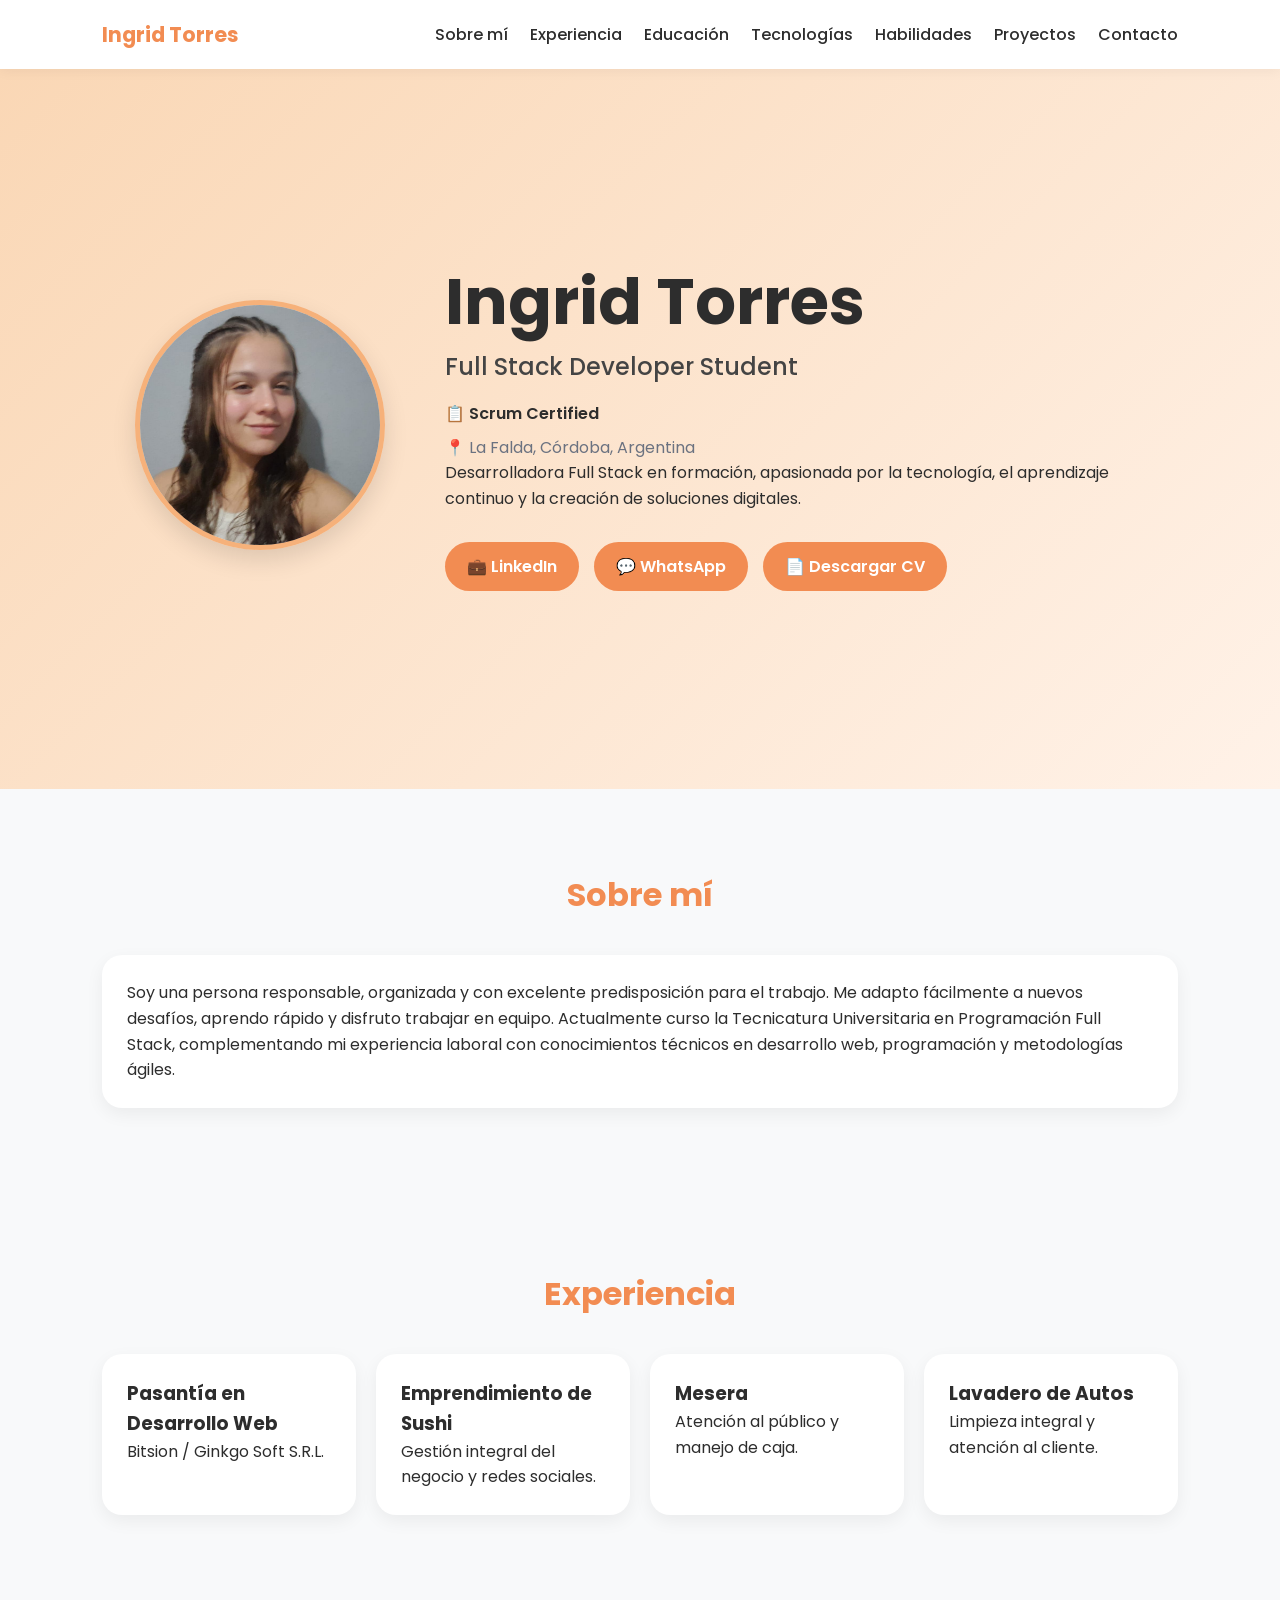
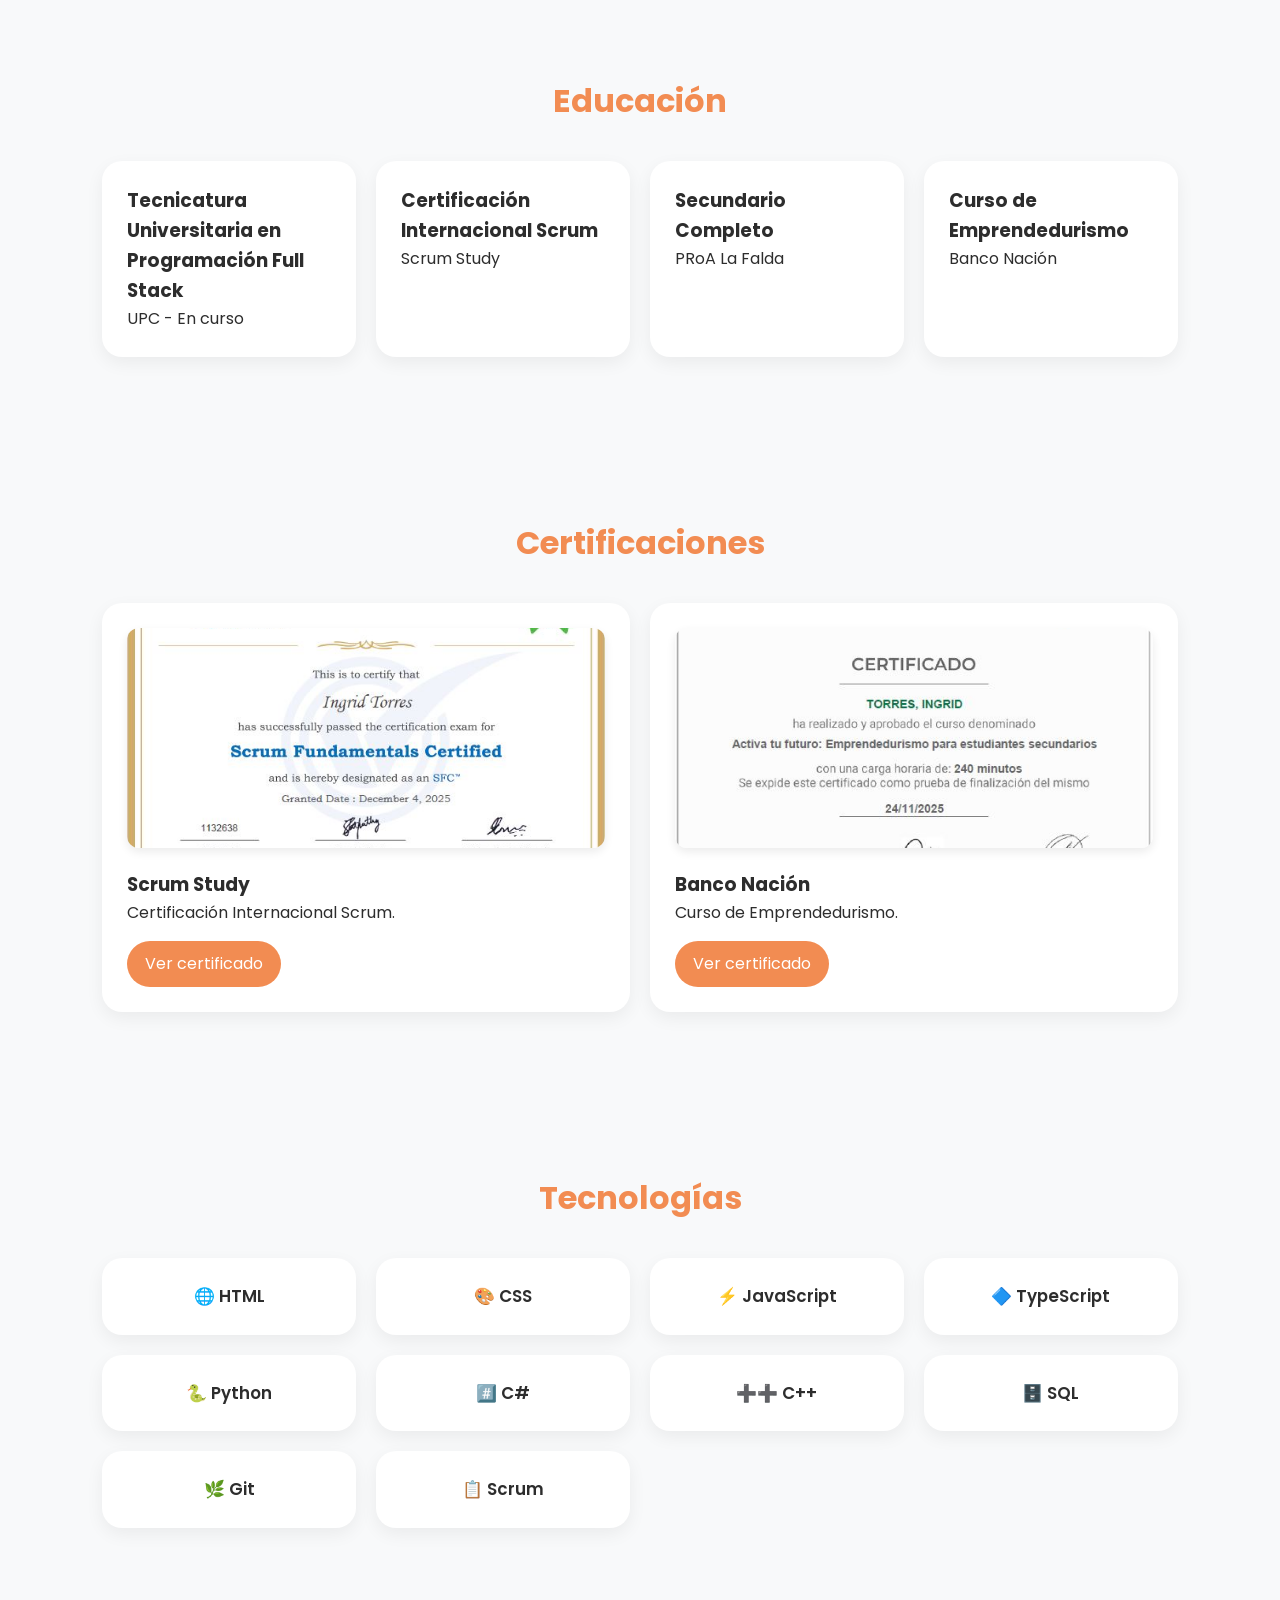
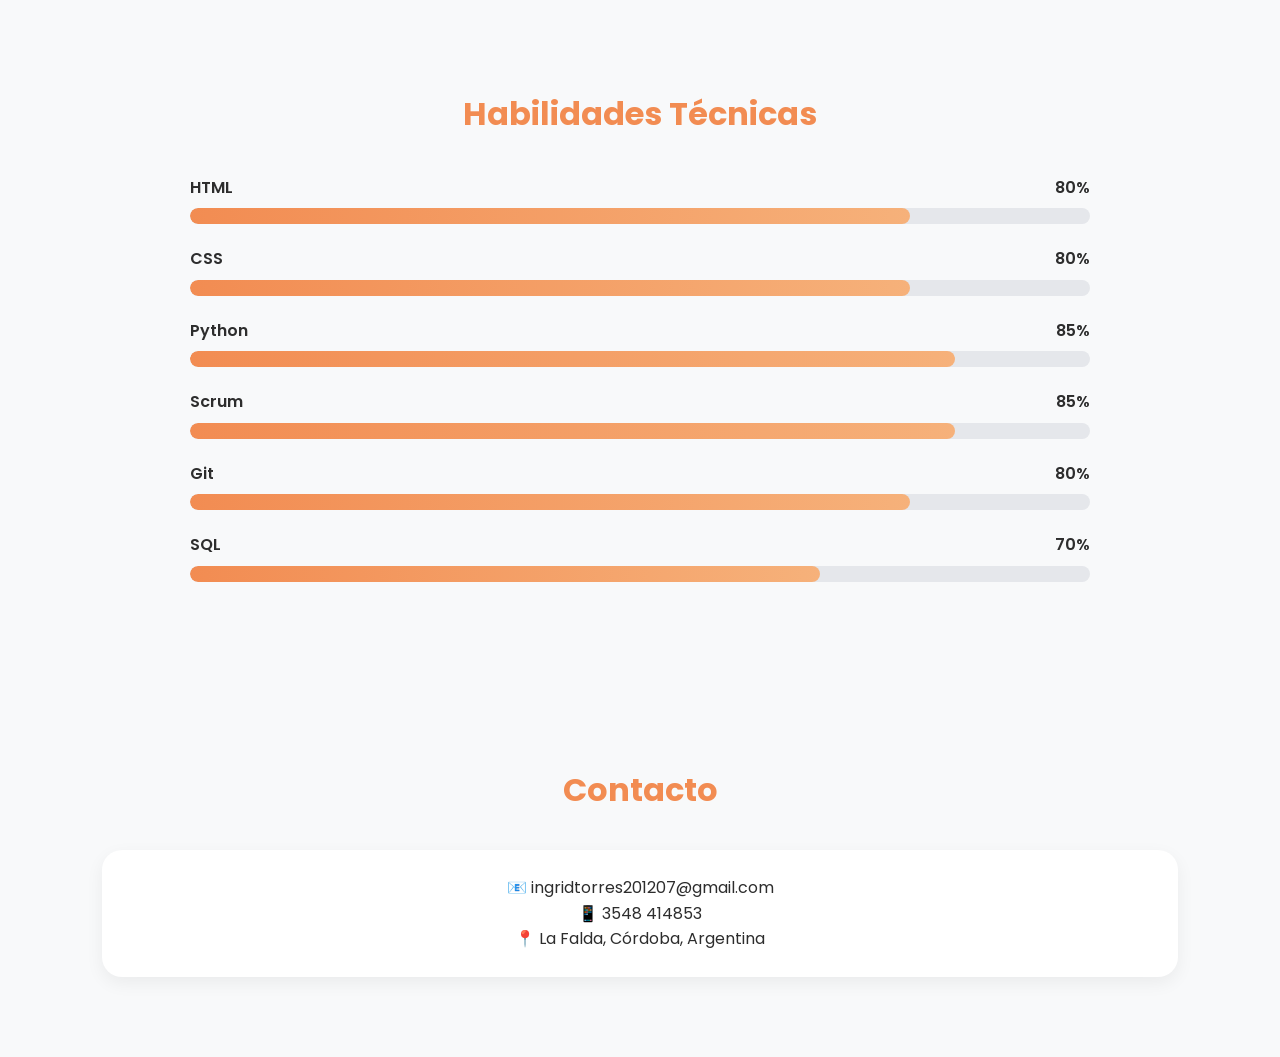
==== commit fffa0bd6: "Update error de imagen2 index.html" ====
--- a/index.html
+++ b/index.html
@@ -161,7 +161,7 @@
     
             <div class="card">
                 
-                <img src="scrum-previewJPG"
+                <img src="scrum-preview.JPG"
                  alt="Certificado Scrum"
                  class="cert-image">
                 
@@ -177,7 +177,7 @@
     
             <div class="card">
 
-                <img src="emprendedurismo-previewJPG"
+                <img src="emprendedurismo-preview.JPG"
                  alt="Certificado Emprendedurismo"
                  class="cert-image">
                 
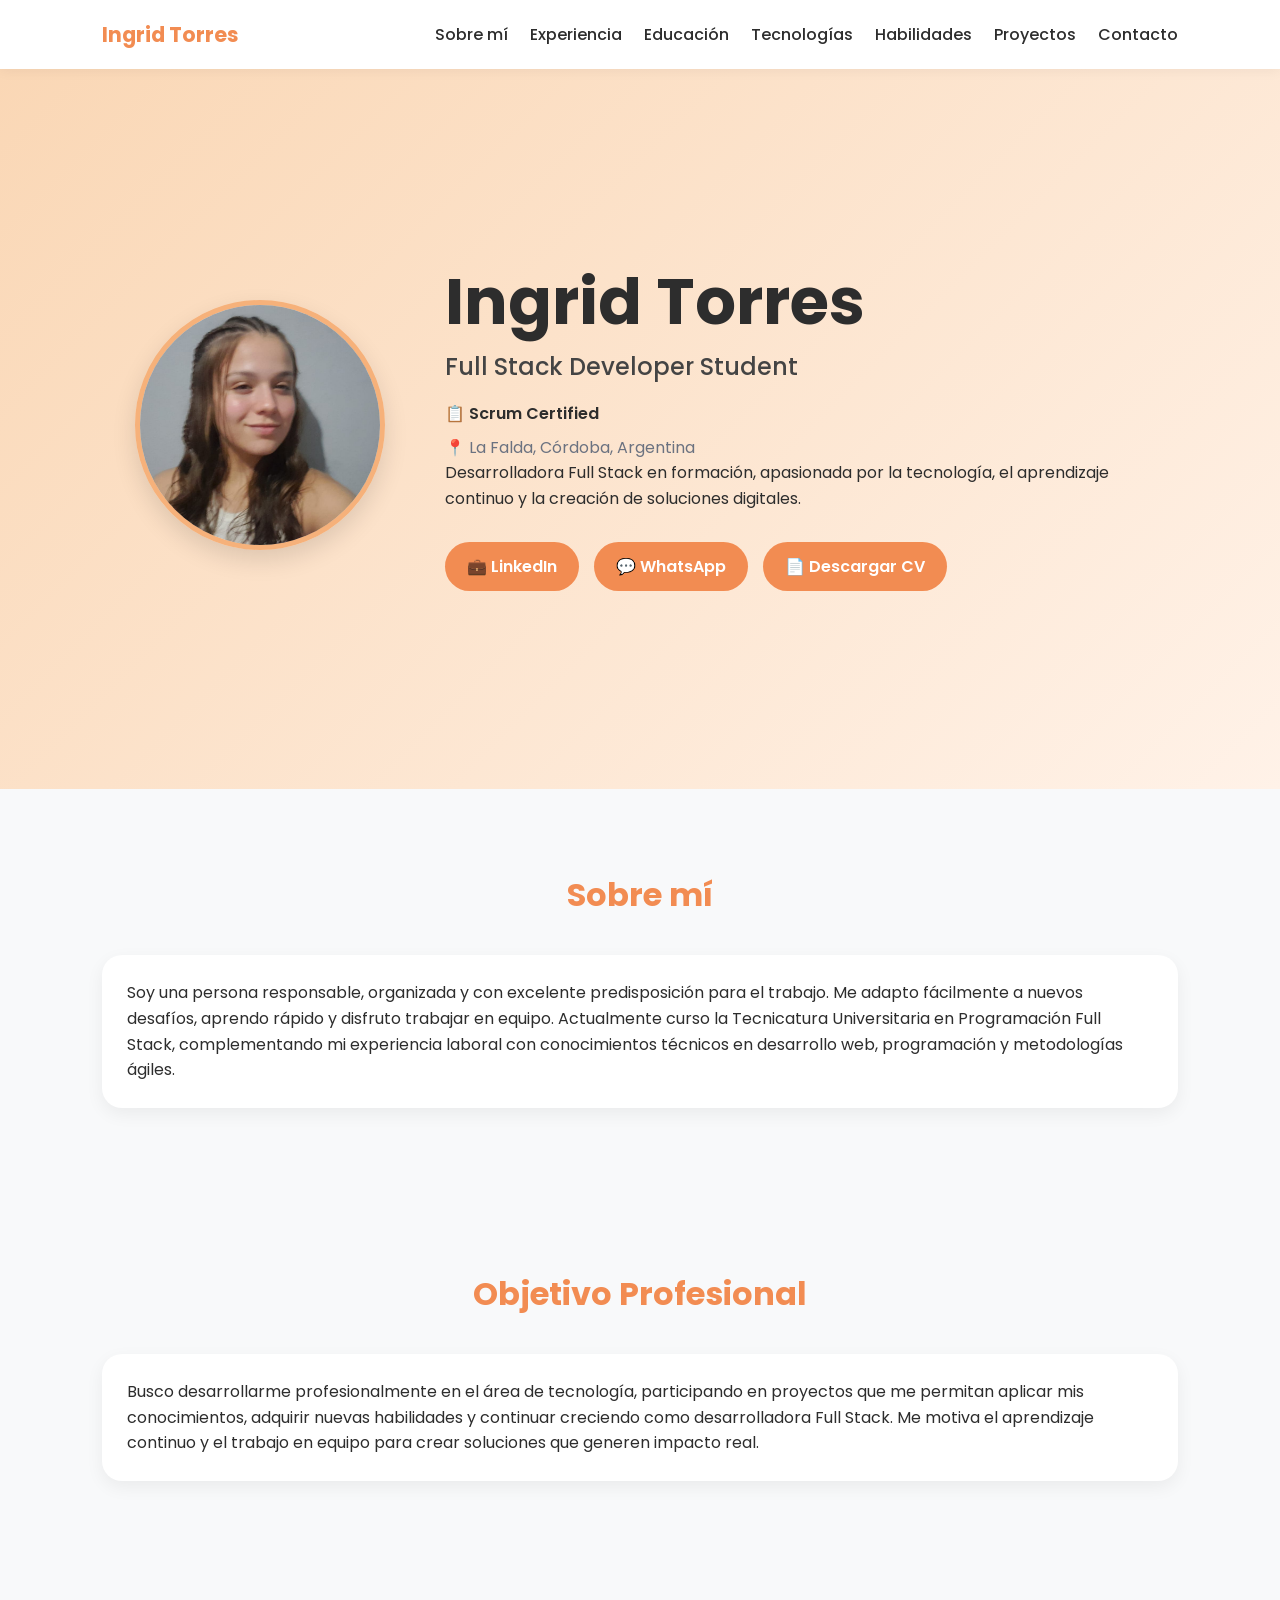
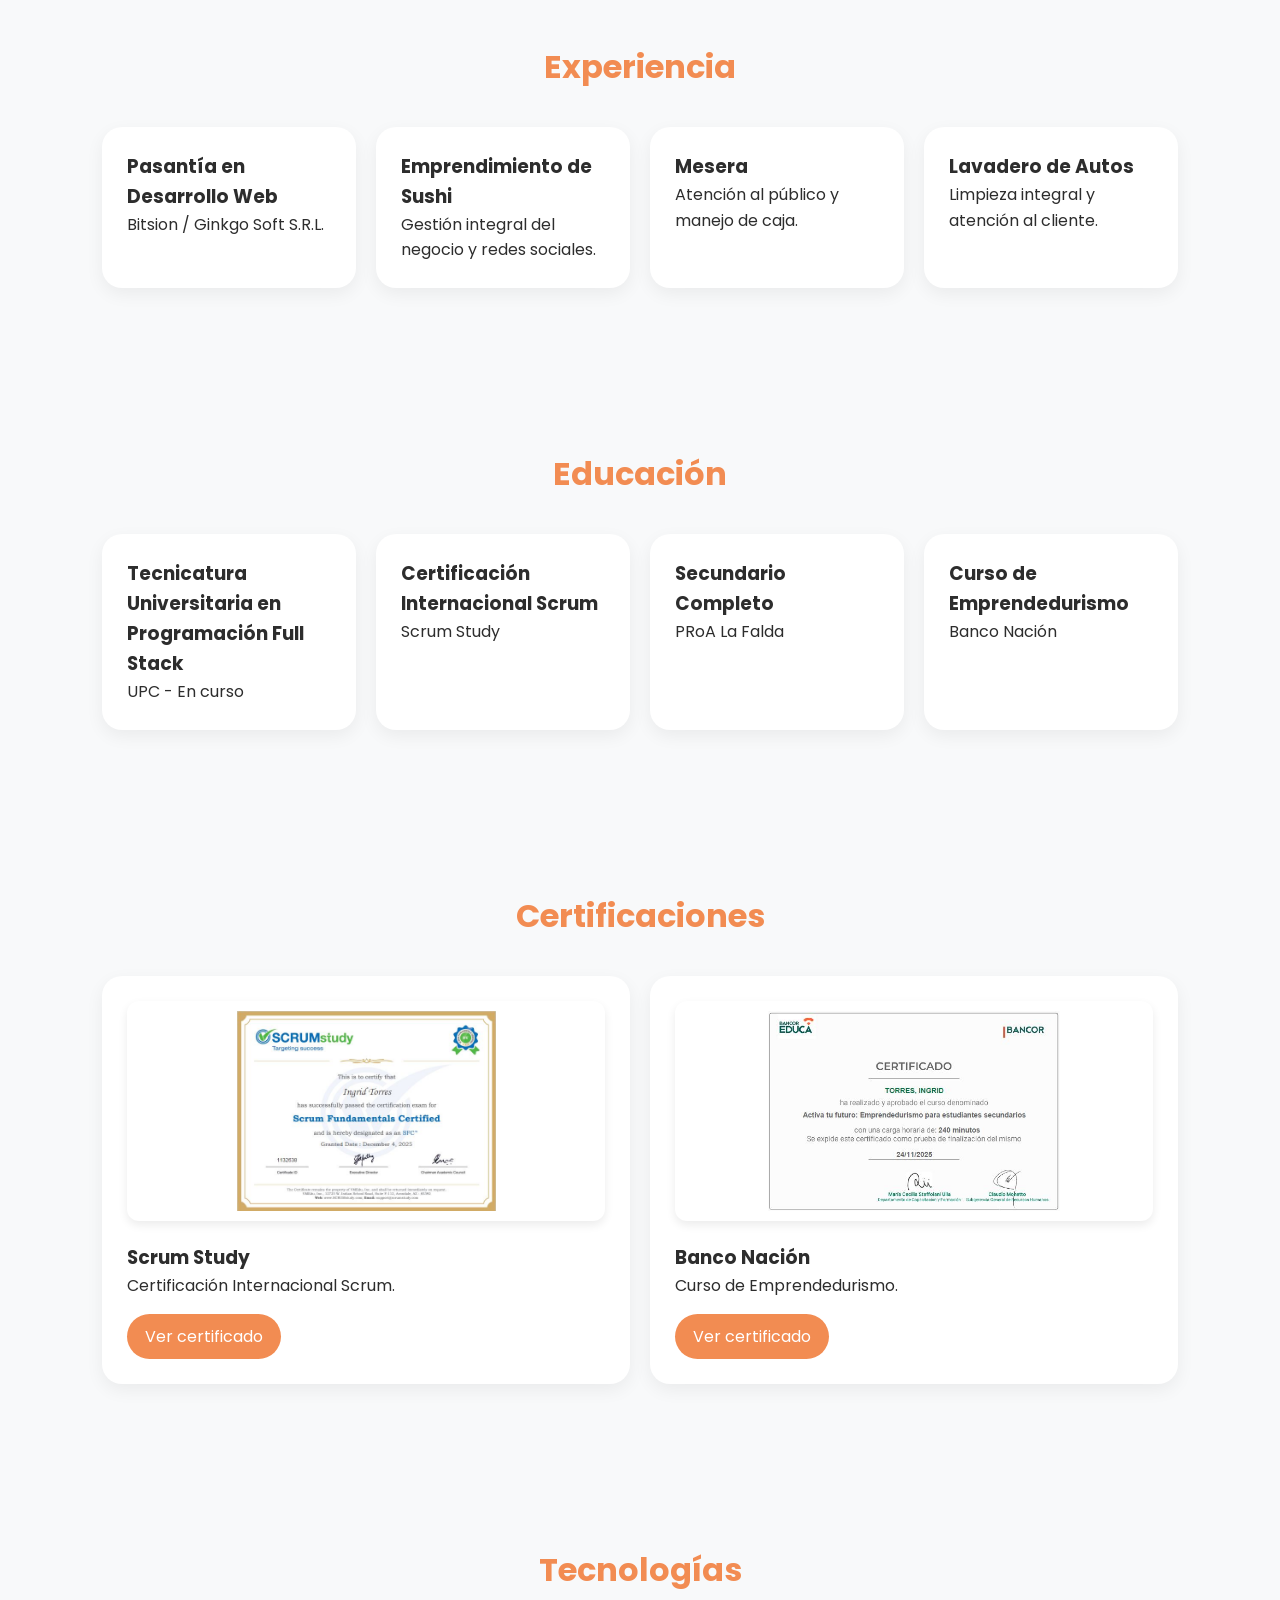
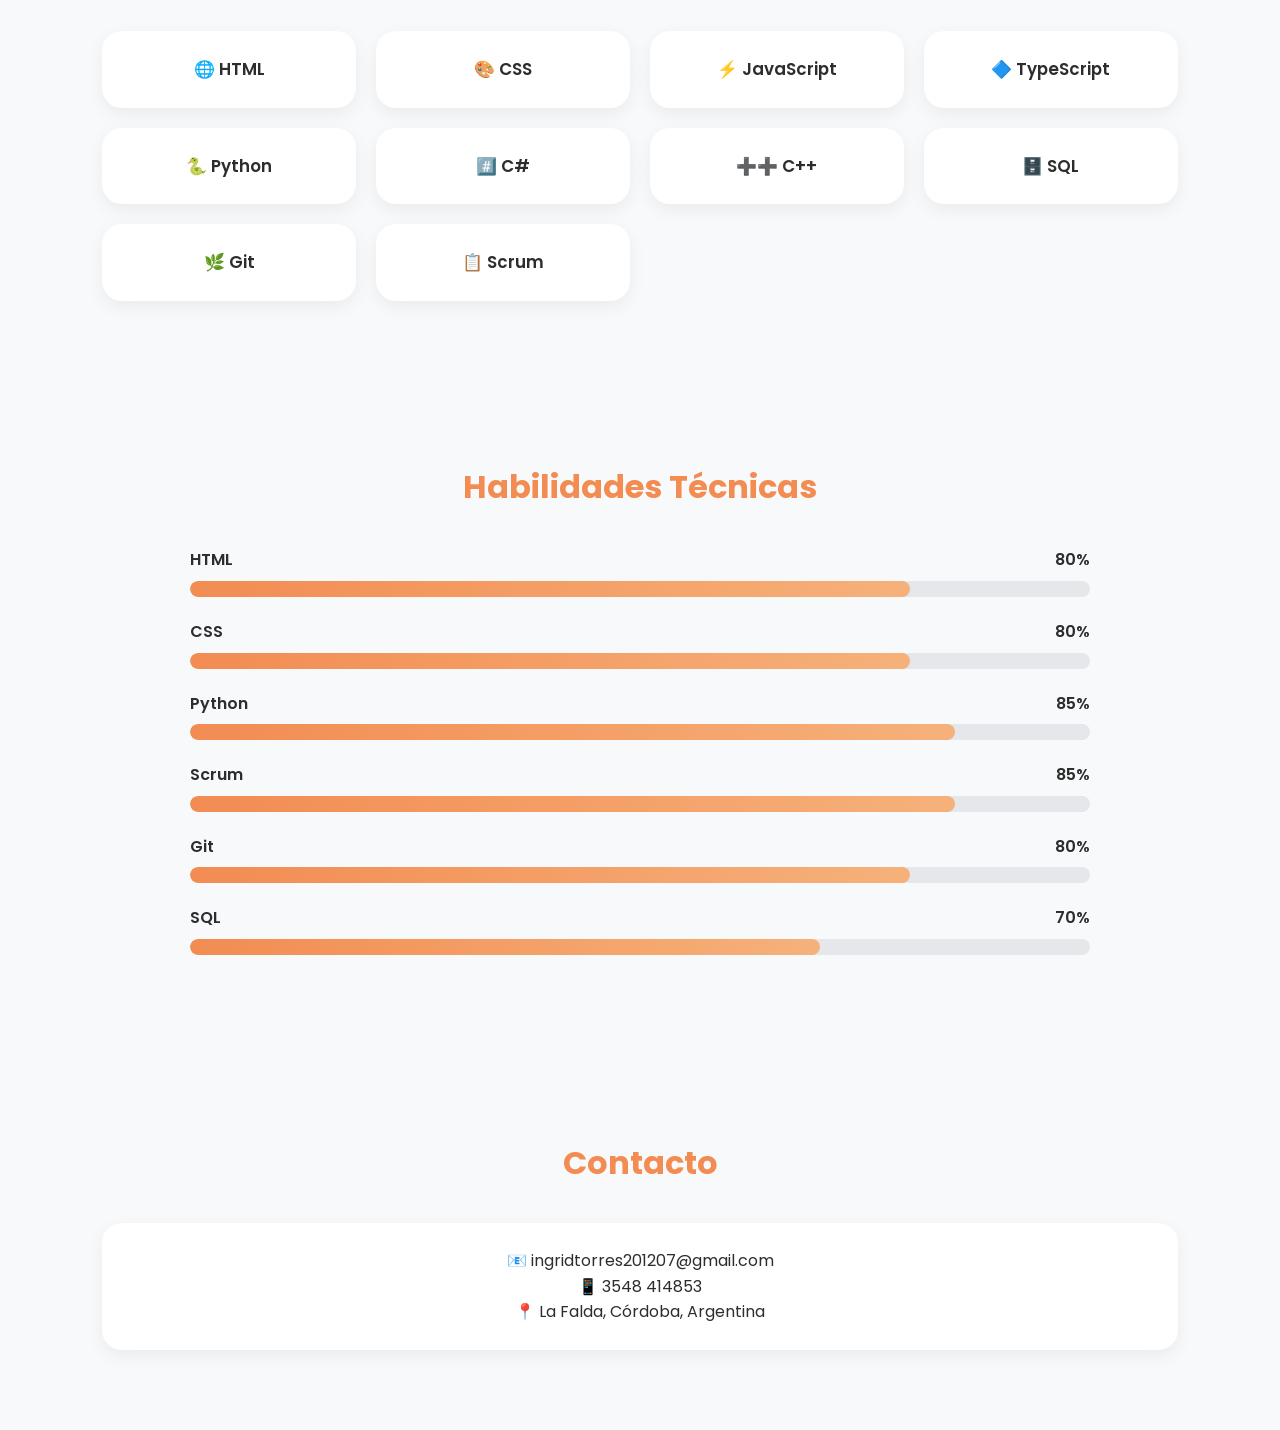
==== commit 6fa385af: "Update seccion objetivo profecional index.html" ====
--- a/index.html
+++ b/index.html
@@ -93,6 +93,24 @@
         </div>
     </section>
 
+    <section id="objetivo">
+    
+        <h2 class="section-title">Objetivo Profesional</h2>
+    
+        <div class="card">
+    
+            <p>
+                Busco desarrollarme profesionalmente en el área de tecnología,
+                participando en proyectos que me permitan aplicar mis conocimientos,
+                adquirir nuevas habilidades y continuar creciendo como desarrolladora
+                Full Stack. Me motiva el aprendizaje continuo y el trabajo en equipo
+                para crear soluciones que generen impacto real.
+            </p>
+    
+        </div>
+    
+    </section>
+
     <section id="experiencia" class="reveal">
 
         <h2 class="section-title">Experiencia</h2>
--- a/style.css
+++ b/style.css
@@ -338,7 +338,11 @@
 
     height:220px;
 
-    object-fit:cover;
+    object-fit:contain;
+
+    background:white;
+    
+    padding:10px;
 
     border-radius:12px;
 
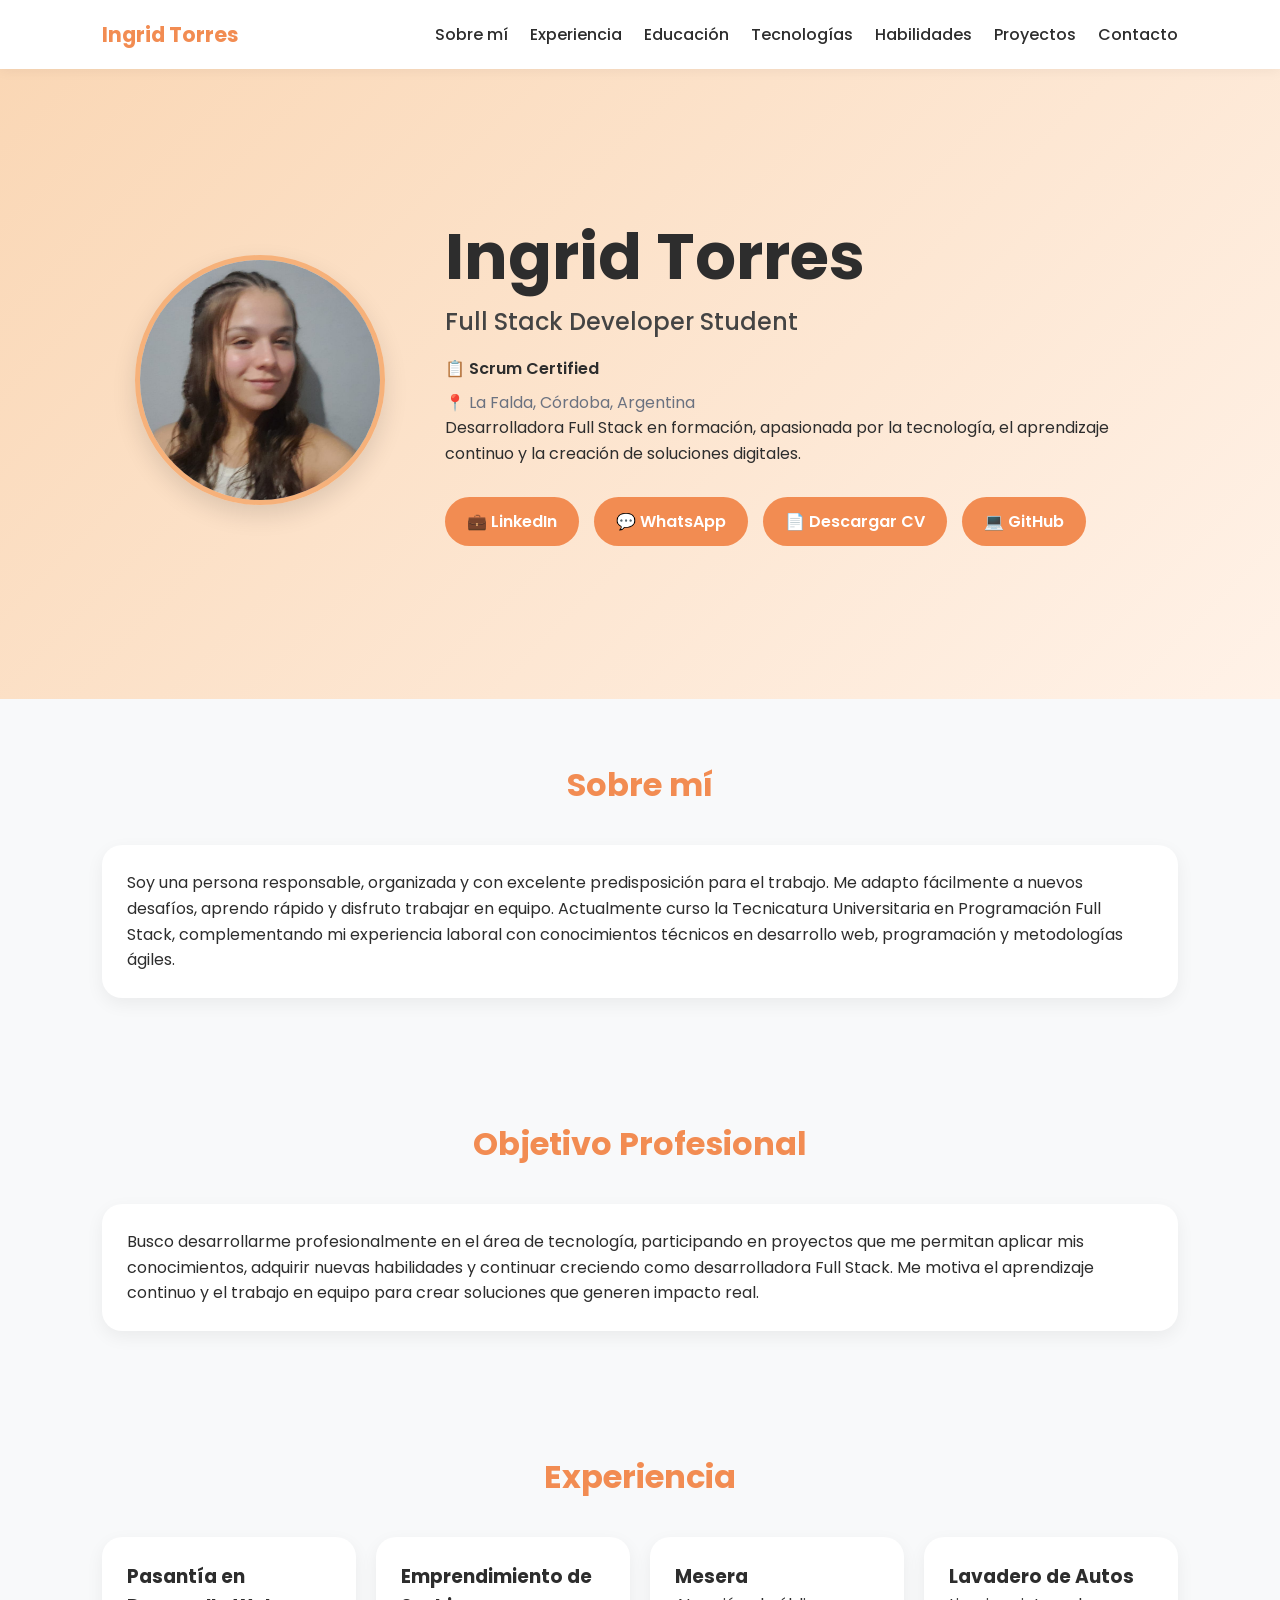
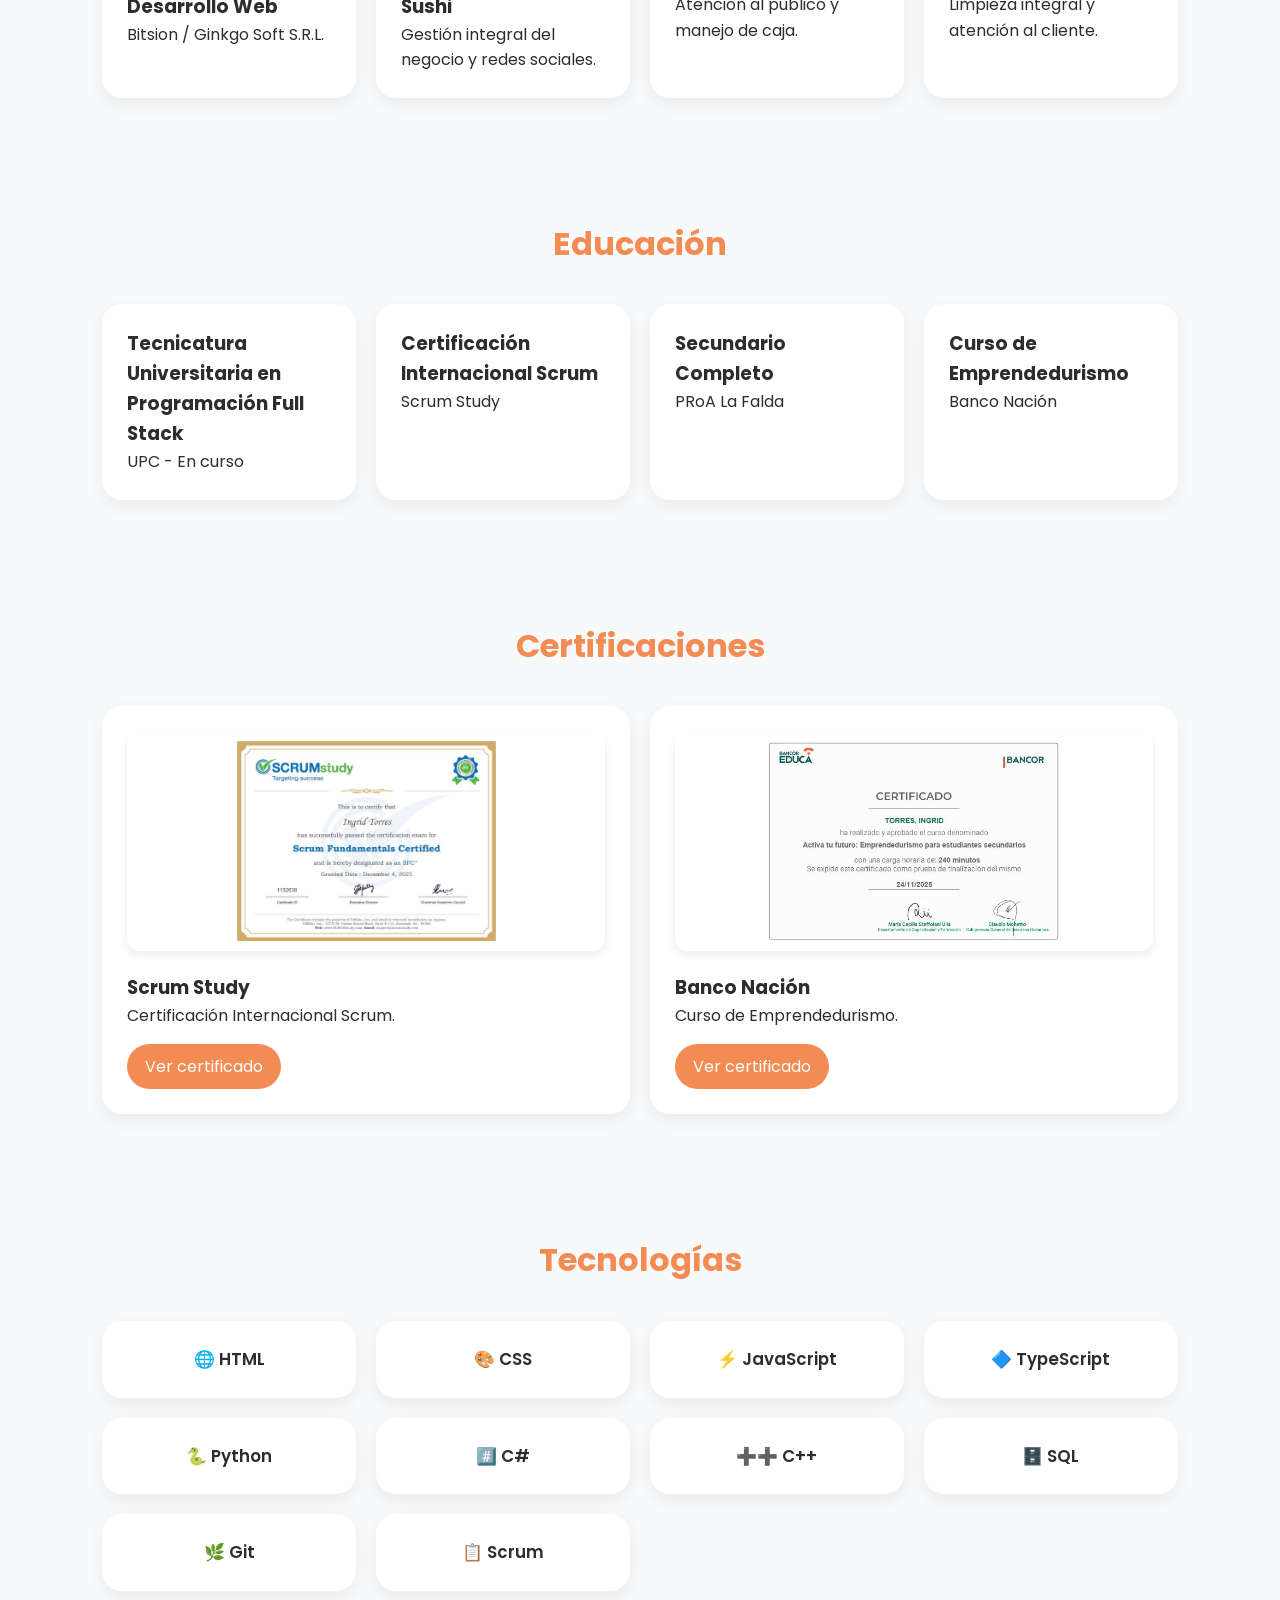
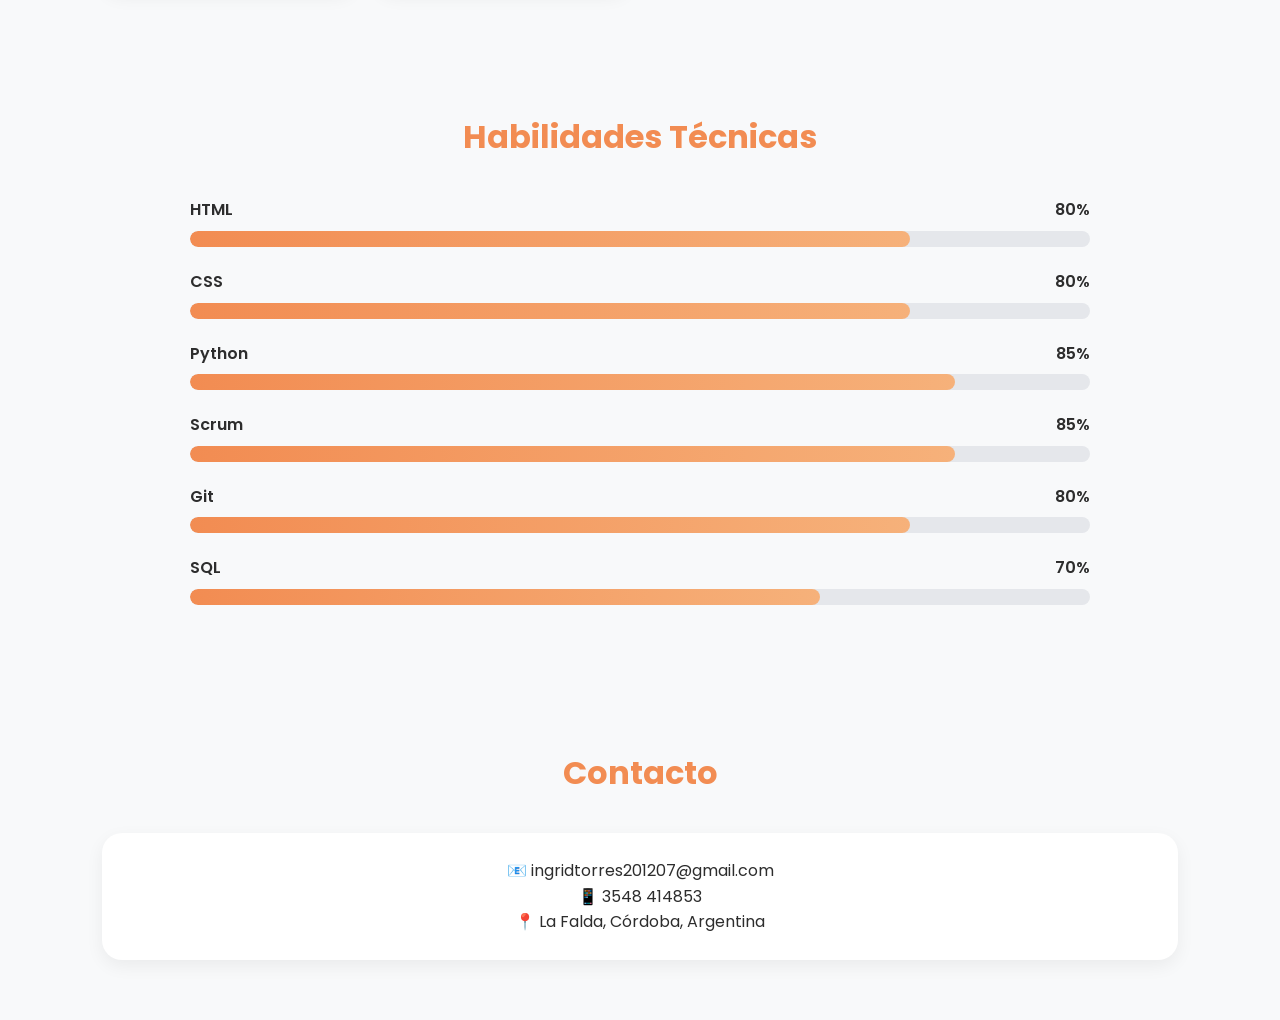
==== commit 310dd4df: "Update boton github index.html" ====
--- a/index.html
+++ b/index.html
@@ -72,7 +72,11 @@
                     📄 Descargar CV
                 </a>
 
-            </div>
+                <a href="https://github.com/ingridd2007" 
+                    target="_blank" 
+                    class="btn">
+                    💻 GitHub
+                </a>
 
         </div>
 
--- a/style.css
+++ b/style.css
@@ -70,7 +70,7 @@
 /* HERO */
 
 .hero{
-    min-height:80vh;
+    min-height:70vh;
 
     display:flex;
     align-items:center;
@@ -165,7 +165,7 @@
 /* SECCIONES */
 
 section{
-    padding:80px 8%;
+    padding:60px 8%;
 }
 
 .section-title{
